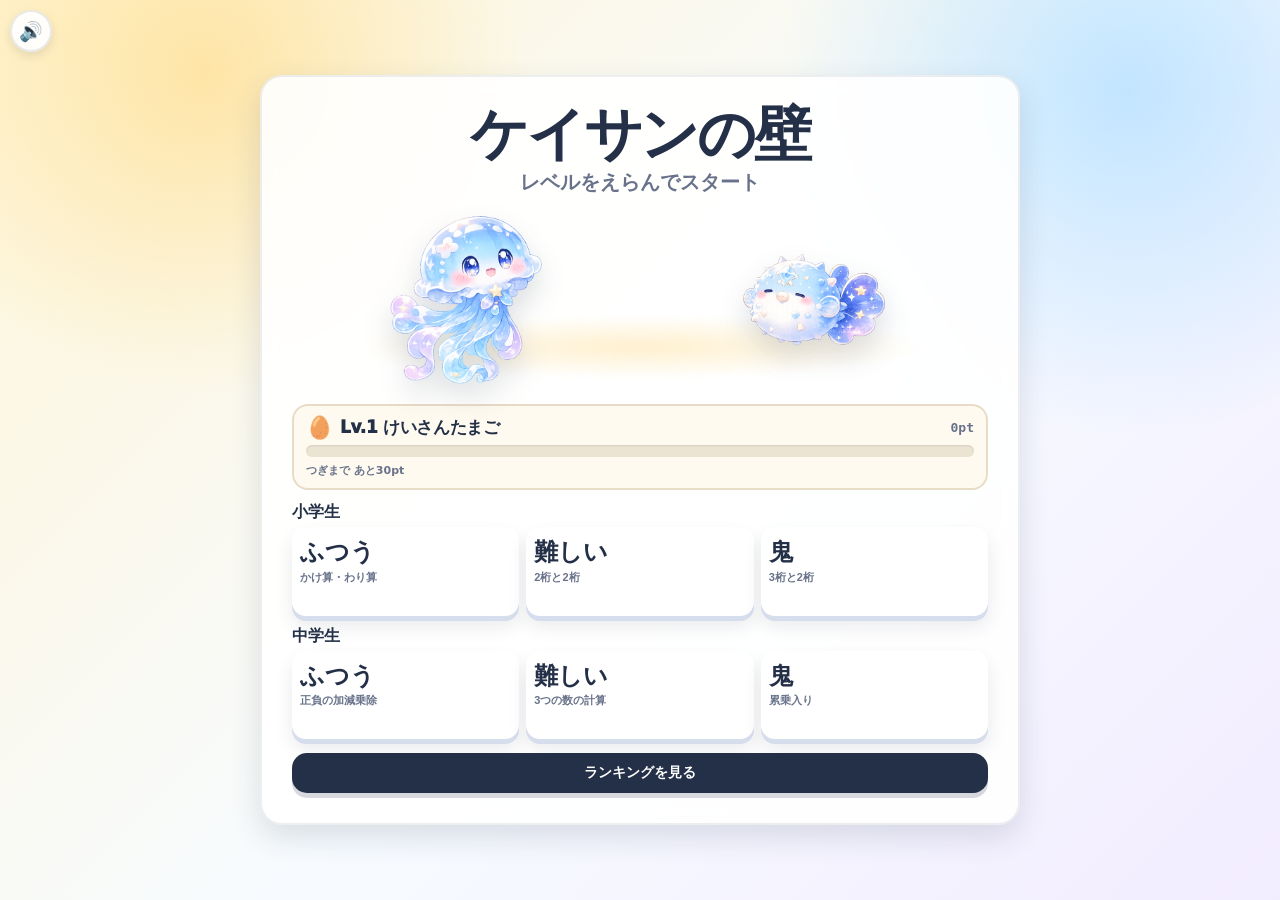
==== index.html @ cb0c77d7 "Add animated title characters" ====
<!DOCTYPE html>
<html lang="ja">
<head>
  <meta charset="UTF-8" />
  <meta name="viewport" content="width=device-width, initial-scale=1.0, viewport-fit=cover" />
  <meta name="robots" content="noindex,nofollow,noarchive" />
  <meta name="theme-color" content="#ffd166" />
  <meta name="apple-mobile-web-app-capable" content="yes" />
  <meta name="apple-mobile-web-app-title" content="ケイサンの壁" />
  <meta name="apple-mobile-web-app-status-bar-style" content="default" />
  <title>ケイサンの壁</title>
  <link rel="manifest" href="manifest.webmanifest?v=20260613-02" />
  <link rel="icon" href="icon.svg?v=20260613-02" type="image/svg+xml" />
  <link rel="apple-touch-icon" href="icon-192.png" />
  <link rel="preload" href="assets/title-hero.png" as="image" />
  <link rel="preload" href="assets/chara01_kurage.png" as="image" />
  <link rel="preload" href="assets/chara02_fugu.png" as="image" />
  <link rel="stylesheet" href="style.css?v=20260613-02" />
</head>
<body>
  <button class="sound-toggle" id="soundToggle" type="button" aria-label="効果音のオン・オフ">🔊</button>

  <main class="app">
    <div class="countdown" id="countdown" hidden>3</div>

    <section class="panel title-screen" id="titleScreen">
      <div>
        <h1>ケイサンの壁</h1>
        <p>レベルをえらんでスタート</p>
      </div>
      <div class="character-stage" aria-label="キャラクター">
        <button class="character-button character-left" type="button" aria-label="くらげのキャラクター">
          <img src="assets/chara01_kurage.png" alt="" />
        </button>
        <button class="character-button character-right" type="button" aria-label="ふぐのキャラクター">
          <img src="assets/chara02_fugu.png" alt="" />
        </button>
      </div>
      <div class="xp-card" id="xpCard" aria-label="けいさんレベル"></div>
      <div class="course-groups" aria-label="レベル選択">
        <section class="course-group">
          <h2>小学生</h2>
          <div class="level-options">
            <button data-level="elementary" type="button">
              <b>ふつう</b>
              <span>かけ算・わり算</span>
                          <span class="medals" data-medals="elementary" aria-hidden="true"></span>
            </button>
            <button data-level="hard" type="button">
              <b>難しい</b>
              <span>2桁と2桁</span>
                          <span class="medals" data-medals="hard" aria-hidden="true"></span>
            </button>
            <button data-level="oni" type="button">
              <b>鬼</b>
              <span>3桁と2桁</span>
                          <span class="medals" data-medals="oni" aria-hidden="true"></span>
            </button>
          </div>
        </section>
        <section class="course-group">
          <h2>中学生</h2>
          <div class="level-options">
            <button data-level="middle" type="button">
              <b>ふつう</b>
              <span>正負の加減乗除</span>
                          <span class="medals" data-medals="middle" aria-hidden="true"></span>
            </button>
            <button data-level="middleHard" type="button">
              <b>難しい</b>
              <span>3つの数の計算</span>
                          <span class="medals" data-medals="middleHard" aria-hidden="true"></span>
            </button>
            <button data-level="middleOni" type="button">
              <b>鬼</b>
              <span>累乗入り</span>
                          <span class="medals" data-medals="middleOni" aria-hidden="true"></span>
            </button>
          </div>
        </section>
      </div>
      <button class="ranking-toggle" id="showRankings" type="button">ランキングを見る</button>
    </section>

    <section class="panel ranking-screen" id="rankingScreen" hidden>
      <div class="ranking-hero" aria-hidden="true">
        <img src="assets/title-hero.png" alt="" />
      </div>
      <div class="ranking-content">
        <div>
          <h2>ランキング</h2>
          <p>コース別ベスト10</p>
        </div>
        <div class="ranking-tabs" id="rankingTabs" aria-label="ランキングのコース選択"></div>
        <div class="ranking" id="titleRankingList"></div>
        <button class="home-btn" id="rankingHome" type="button">ホームに戻る</button>
      </div>
    </section>

    <section class="panel main game-ui" aria-live="polite" hidden>
      <div class="timer-chip" id="timer">00:00.000</div>

      <div class="score-row">
        <div class="stat"><b id="count">1/10</b><span>いま</span></div>
        <div class="stat"><b id="correct">0</b><span>正解</span></div>
        <div class="stat"><b id="streak">0</b><span>れんぞく</span></div>
      </div>

      <div class="question-card">
        <div>
          <p class="question" id="question">3 × 4</p>
          <div class="answer-box" id="answer">?</div>
          <div class="feedback" id="feedback">テンキーで答えてね</div>
        </div>
      </div>
    </section>

    <section class="panel progress-panel game-ui" hidden>
      <div class="progress-dots" id="progressDots" aria-label="進み具合"></div>
    </section>

    <aside class="panel controls game-ui" hidden>
      <div class="keypad" aria-label="テンキー">
        <button class="key" data-key="7" type="button">7</button>
        <button class="key" data-key="8" type="button">8</button>
        <button class="key" data-key="9" type="button">9</button>
        <button class="key" data-key="4" type="button">4</button>
        <button class="key" data-key="5" type="button">5</button>
        <button class="key" data-key="6" type="button">6</button>
        <button class="key" data-key="1" type="button">1</button>
        <button class="key" data-key="2" type="button">2</button>
        <button class="key" data-key="3" type="button">3</button>
        <button class="key sign" data-action="sign" type="button">±</button>
        <button class="key" data-key="0" type="button">0</button>
        <button class="key enter" data-action="enter" type="button">OK</button>
      </div>

      <div class="small-actions">
        <button id="clearInput" type="button">けす</button>
        <button id="newSet" type="button">はじめから</button>
        <button id="levelSelect" type="button">レベル選択</button>
      </div>
    </aside>

    <section class="panel result" id="result">
      <h2 id="resultTitle">結果</h2>
      <div class="result-time" id="resultTime"></div>
      <div class="result-badges" id="resultBadges"></div>
      <p id="resultText"></p>
      <div class="ranking" id="ranking"></div>
      <div class="result-actions">
        <button class="restart" id="retryBtn" type="button">もう1回</button>
        <button class="home-btn" id="homeBtn" type="button">ホームに戻る</button>
      </div>
    </section>
  </main>

  <script src="script.js?v=20260613-02"></script>
</body>
</html>
---- style.css ----
:root {
      --ink: #243047;
      --muted: #68728a;
      --paper: #fffaf0;
      --card: #ffffff;
      --line: #e8dcc7;
      --good: #28a66a;
      --bad: #e05c4f;
      --sun: #ffd166;
      --grape: #8067ff;
      --shadow: 0 12px 30px rgba(36, 48, 71, .14);
      --radius: 22px;
    }

    * { box-sizing: border-box; }
    [hidden] { display: none !important; }

    html, body {
      margin: 0;
      min-height: 100%;
      overscroll-behavior: none;
    }

    body {
      min-height: 100svh;
      font-family: system-ui, -apple-system, BlinkMacSystemFont, "Hiragino Sans", "Yu Gothic", sans-serif;
      color: var(--ink);
      background:
        radial-gradient(circle at 16% 8%, rgba(255, 209, 102, .48), transparent 24%),
        radial-gradient(circle at 88% 10%, rgba(121, 199, 255, .42), transparent 25%),
        linear-gradient(135deg, #fff6d8 0%, #f7fbff 54%, #f2ecff 100%);
      padding: max(6px, env(safe-area-inset-top)) 6px max(6px, env(safe-area-inset-bottom));
      display: grid;
      place-items: center;
      touch-action: manipulation;
    }

    .app {
      width: min(520px, 100%);
      height: calc(100svh - max(16px, env(safe-area-inset-top)) - max(16px, env(safe-area-inset-bottom)));
      display: grid;
      grid-template-rows: auto auto 1fr;
      gap: 6px;
    }

    .app.title-mode {
      grid-template-rows: 1fr;
      place-items: stretch;
    }

    .panel {
      background: rgba(255,255,255,.9);
      border: 2px solid rgba(36, 48, 71, .08);
      border-radius: var(--radius);
      box-shadow: var(--shadow);
      backdrop-filter: blur(10px);
    }

    .countdown {
      position: fixed;
      inset: 0;
      z-index: 20;
      display: grid;
      place-items: center;
      color: var(--ink);
      font-size: clamp(86px, 28vw, 180px);
      font-weight: 950;
      line-height: 1;
      background: rgba(255, 250, 240, .52);
      backdrop-filter: blur(3px);
      animation: countdown-pop .65s ease-out both;
      pointer-events: none;
    }

    .header {
      padding: 10px 12px;
      display: grid;
      grid-template-columns: 1fr auto;
      gap: 8px;
      align-items: center;
    }

    h1 {
      margin: 0;
      font-size: clamp(22px, 7vw, 34px);
      letter-spacing: -.06em;
      line-height: .92;
    }

    .badge {
      border-radius: 999px;
      background: var(--ink);
      color: white;
      padding: 7px 10px;
      font-weight: 900;
      font-size: 12px;
      white-space: nowrap;
    }

    .title-screen {
      padding: clamp(16px, 5vw, 30px);
      display: grid;
      align-content: center;
      gap: 14px;
      text-align: center;
      overflow: auto;
    }

    .title-screen h1 {
      font-size: clamp(34px, 12vw, 58px);
      letter-spacing: -.04em;
      line-height: .95;
    }

    .title-screen p {
      margin: 7px 0 0;
      color: var(--muted);
      font-size: clamp(16px, 4.5vw, 20px);
      font-weight: 900;
    }

    .character-stage {
      position: relative;
      width: 100%;
      min-height: clamp(118px, 28vw, 180px);
      display: grid;
      grid-template-columns: 1fr 1fr;
      align-items: center;
      overflow: visible;
    }

    .character-stage::before {
      content: "";
      position: absolute;
      inset: 58% 8% 6%;
      border-radius: 999px;
      background: radial-gradient(ellipse, rgba(255, 209, 102, .32), transparent 70%);
      filter: blur(2px);
      pointer-events: none;
    }

    .character-button {
      position: relative;
      z-index: 1;
      width: min(45vw, 176px);
      aspect-ratio: 1;
      border: 0;
      padding: 0;
      justify-self: center;
      background: transparent;
      cursor: pointer;
      filter: drop-shadow(0 14px 14px rgba(36, 48, 71, .16));
      -webkit-tap-highlight-color: transparent;
      animation: character-float 3.2s cubic-bezier(.45, 0, .2, 1) infinite;
      transform-origin: 50% 58%;
    }

    .character-right {
      width: min(40vw, 156px);
      animation-delay: -1.45s;
    }

    .character-button img {
      display: block;
      width: 100%;
      height: 100%;
      object-fit: contain;
      pointer-events: none;
      user-select: none;
    }

    .character-button:focus-visible {
      outline: 4px solid rgba(128, 103, 255, .38);
      outline-offset: 4px;
      border-radius: 999px;
    }

    .character-button.is-reacting {
      animation:
        character-float 3.2s cubic-bezier(.45, 0, .2, 1) infinite,
        character-react .78s cubic-bezier(.18, .9, .22, 1.18);
    }

    .course-groups {
      display: grid;
      gap: 12px;
    }

    .course-group {
      display: grid;
      gap: 7px;
      text-align: left;
    }

    .course-group h2 {
      margin: 0;
      font-size: 16px;
      line-height: 1;
      letter-spacing: 0;
    }

    .level-options {
      display: grid;
      grid-template-columns: repeat(3, 1fr);
      gap: 7px;
    }

    .level-options button {
      border: 0;
      border-radius: 14px;
      padding: 12px 8px;
      color: var(--ink);
      background: white;
      box-shadow: 0 5px 0 #d6ddec, 0 10px 18px rgba(36,48,71,.10);
      cursor: pointer;
      text-align: left;
      transition: transform .08s ease, box-shadow .08s ease;
      -webkit-tap-highlight-color: transparent;
    }

    .level-options button:active {
      transform: translateY(4px);
      box-shadow: 0 1px 0 #d6ddec, 0 5px 12px rgba(36,48,71,.12);
    }

    .level-options b {
      display: block;
      font-size: clamp(17px, 5.2vw, 24px);
      line-height: 1.1;
    }

    .level-options span {
      display: block;
      margin-top: 4px;
      color: var(--muted);
      font-size: 11px;
      font-weight: 900;
    }

    .ranking-toggle {
      border: 0;
      border-radius: 15px;
      padding: 11px 12px;
      color: white;
      background: var(--ink);
      font-size: 14px;
      font-weight: 900;
      cursor: pointer;
      box-shadow: 0 5px 0 rgba(36,48,71,.18);
      -webkit-tap-highlight-color: transparent;
    }

    .ranking-screen {
      padding: 0;
      display: grid;
      align-content: start;
      gap: 0;
      overflow: auto;
    }

    .ranking-hero {
      position: relative;
      width: 100%;
      aspect-ratio: 16 / 8.4;
      min-height: 178px;
      overflow: hidden;
      border-radius: calc(var(--radius) - 2px) calc(var(--radius) - 2px) 0 0;
      background: #dff7ff;
    }

    .ranking-hero img {
      display: block;
      width: 100%;
      height: 100%;
      object-fit: cover;
      object-position: center;
    }

    .ranking-hero::after {
      content: "";
      position: absolute;
      inset: 38% 0 0;
      background: linear-gradient(
        to bottom,
        rgba(255, 255, 255, 0),
        rgba(255, 255, 255, .82) 58%,
        rgba(255, 255, 255, .94)
      );
      pointer-events: none;
    }

    .ranking-content {
      display: grid;
      gap: 12px;
      padding: 0 clamp(18px, 6vw, 28px) clamp(18px, 6vw, 28px);
      margin-top: -42px;
      position: relative;
      z-index: 1;
    }

    .ranking-screen h2 {
      margin: 0;
      font-size: clamp(32px, 10vw, 52px);
      letter-spacing: -.04em;
      line-height: 1;
      text-align: center;
    }

    .ranking-screen p {
      margin: 7px 0 0;
      color: var(--muted);
      font-size: 14px;
      font-weight: 900;
      text-align: center;
    }

    .ranking-tabs {
      display: grid;
      grid-template-columns: repeat(3, 1fr);
      gap: 6px;
    }

    .ranking-tabs button {
      border: 0;
      border-radius: 12px;
      padding: 8px 4px;
      color: var(--ink);
      background: #eef3ff;
      font-size: 12px;
      font-weight: 900;
      cursor: pointer;
    }

    .ranking-tabs button.active {
      background: var(--sun);
      box-shadow: inset 0 -3px 0 rgba(36,48,71,.12);
    }

    .main {
      position: relative;
      padding: 7px;
      min-height: 0;
      display: grid;
      grid-template-rows: auto auto;
      gap: 5px;
    }

    .timer-chip {
      position: absolute;
      top: -1px;
      right: 10px;
      transform: translateY(-50%);
      z-index: 1;
      padding: 3px 7px;
      border-radius: 999px;
      color: var(--muted);
      background: rgba(255, 255, 255, .72);
      border: 1px solid rgba(36, 48, 71, .08);
      font-family: ui-monospace, SFMono-Regular, Menlo, Consolas, monospace;
      font-size: 11px;
      font-weight: 800;
      line-height: 1.2;
    }

    .score-row {
      display: grid;
      grid-template-columns: repeat(3, 1fr);
      gap: 7px;
    }

    .stat {
      background: var(--paper);
      border: 2px solid var(--line);
      border-radius: 16px;
      padding: 4px;
      text-align: center;
    }

    .stat b {
      display: block;
      font-size: clamp(17px, 4.7vw, 24px);
      line-height: 1;
    }

    .stat span {
      color: var(--muted);
      font-size: 10px;
      font-weight: 800;
    }

    .question-card {
      min-height: 0;
      display: grid;
      place-items: center;
      text-align: center;
      padding: 2px 4px 0;
    }

    .question {
      font-size: clamp(38px, 13vw, 68px);
      font-weight: 950;
      letter-spacing: -.04em;
      line-height: 1;
      margin: 0;
    }

    .answer-box {
      margin: 6px auto 0;
      width: min(260px, 78vw);
      min-height: clamp(44px, 8.5svh, 58px);
      border: 3px solid var(--ink);
      border-radius: 16px;
      position: relative;
      display: grid;
      place-items: center;
      font-size: clamp(28px, 9vw, 42px);
      line-height: 1;
      font-weight: 950;
      background: white;
      box-shadow: 0 4px 0 rgba(36,48,71,.12);
      overflow: visible;
      isolation: isolate;
    }

    .answer-box.correct-mark::after {
      content: "正解！";
      position: absolute;
      inset: 50% auto auto 50%;
      z-index: 2;
      color: rgba(40, 166, 106, .9);
      font-size: clamp(52px, 17vw, 104px);
      font-weight: 900;
      line-height: 1;
      white-space: nowrap;
      pointer-events: none;
      transform: translate(-50%, -50%) scale(.55) rotate(-10deg);
      animation: correct-mark .38s ease-out both;
    }

    .spark-burst {
      position: absolute;
      inset: 50% auto auto 50%;
      z-index: 3;
      pointer-events: none;
    }

    .spark-burst span {
      --angle: calc(var(--i) * 45deg);
      position: absolute;
      width: 8px;
      height: 8px;
      border-radius: 999px;
      background: var(--sun);
      box-shadow: 0 0 0 2px rgba(255, 255, 255, .9);
      transform: translate(-50%, -50%) rotate(var(--angle)) translateY(-12px) scale(.8);
      animation: spark-pop .4s ease-out both;
    }

    .feedback {
      margin-top: 5px;
      min-height: 28px;
      font-size: clamp(20px, 6vw, 30px);
      line-height: 1.1;
      font-weight: 950;
    }

    .feedback.good { color: var(--good); }
    .feedback.bad { color: var(--bad); }

    .progress-panel {
      padding: 3px 8px;
      align-self: start;
    }

    .progress-dots {
      display: grid;
      grid-template-columns: repeat(10, 12px);
      justify-content: center;
      gap: 4px;
    }

    .progress-dots span {
      width: 12px;
      height: 12px;
      border-radius: 999px;
      border: 1px solid #d6ddec;
      background: white;
      box-shadow: inset 0 -1px 0 rgba(36,48,71,.06);
    }

    .progress-dots span.done {
      border-color: var(--good);
      background: var(--good);
      box-shadow: inset 0 -2px 0 rgba(36,48,71,.18);
    }

    .progress-dots span.current {
      border-color: var(--sun);
      background: #fff2bc;
    }

    .controls {
      padding: 8px;
      display: grid;
      grid-template-rows: 1fr auto;
      gap: 6px;
      min-height: 0;
    }

    .mode {
      display: grid;
      grid-template-columns: repeat(3, 1fr);
      gap: 7px;
    }

    .mode button, .small-actions button, .restart, .home-btn {
      border: 0;
      border-radius: 15px;
      padding: 7px 6px;
      font-weight: 900;
      font-size: 12px;
      cursor: pointer;
      color: var(--ink);
      background: #eef3ff;
      transition: transform .12s ease, box-shadow .12s ease, background .12s ease;
      -webkit-tap-highlight-color: transparent;
    }

    .mode button.active {
      background: var(--sun);
      box-shadow: inset 0 -3px 0 rgba(36,48,71,.12);
    }

    .keypad {
      display: grid;
      grid-template-columns: repeat(3, 1fr);
      grid-template-rows: repeat(4, 1fr);
      gap: 7px;
      min-height: 0;
    }

    .key {
      min-height: 0;
      border: 0;
      border-radius: 14px;
      font-size: clamp(24px, 7.5vw, 34px);
      font-weight: 950;
      color: var(--ink);
      background: white;
      box-shadow: 0 4px 0 #d6ddec, 0 7px 14px rgba(36,48,71,.09);
      cursor: pointer;
      transition: transform .06s ease, box-shadow .06s ease;
      -webkit-tap-highlight-color: transparent;
    }

    .key:active {
      transform: translateY(4px);
      box-shadow: 0 1px 0 #d6ddec, 0 4px 10px rgba(36,48,71,.10);
    }

    .key:disabled {
      opacity: .45;
      cursor: default;
      transform: none;
    }

    .key.enter { background: var(--grape); color: white; }
    .key.sign { background: #ffe8e4; font-size: clamp(20px, 6vw, 28px); }
    .key.clear { background: #ffe8e4; font-size: clamp(15px, 4.4vw, 21px); }

    .small-actions {
      display: grid;
      grid-template-columns: repeat(3, 1fr);
      gap: 7px;
    }

    .result {
      position: fixed;
      inset: auto 8px max(8px, env(safe-area-inset-bottom)) 8px;
      max-height: 48svh;
      overflow: auto;
      padding: 14px;
      display: none;
      z-index: 10;
    }

    .result.show { display: block; }

    .result h2 {
      margin: 0 0 6px;
      font-size: 26px;
      letter-spacing: -.04em;
    }

    .result-time {
      margin: 2px 0 6px;
      color: var(--good);
      font-family: ui-monospace, SFMono-Regular, Menlo, Consolas, monospace;
      font-size: clamp(38px, 13vw, 64px);
      font-weight: 950;
      line-height: 1;
      text-align: center;
      text-shadow: 0 4px 0 rgba(40, 166, 106, .12);
      animation: result-time-pop .5s ease-out both;
    }

    .result p {
      margin: 0 0 8px;
      font-weight: 800;
    }

    .ranking {
      margin-top: 8px;
      padding: 10px;
      border-radius: 14px;
      background: #f7fbff;
      border: 2px solid #dfeaff;
    }

    .ranking h3 {
      margin: 0 0 7px;
      font-size: 15px;
      letter-spacing: 0;
    }

    .ranking p {
      margin: 0;
      color: var(--muted);
      font-size: 13px;
    }

    .ranking ol {
      margin: 0;
      padding: 0;
      display: grid;
      gap: 5px;
      list-style: none;
    }

    .ranking li {
      display: grid;
      grid-template-columns: 28px 1fr;
      align-items: center;
      gap: 8px;
      font-size: 14px;
      font-weight: 900;
    }

    .ranking li span {
      display: grid;
      place-items: center;
      width: 24px;
      height: 24px;
      border-radius: 999px;
      color: white;
      background: var(--ink);
      font-size: 12px;
    }

    .ranking li b {
      font-family: ui-monospace, SFMono-Regular, Menlo, Consolas, monospace;
      font-size: 16px;
    }

    .result-actions {
      display: grid;
      grid-template-columns: 1fr 1fr;
      gap: 8px;
      margin-top: 10px;
    }

    .restart,
    .home-btn {
      width: 100%;
      background: var(--ink);
      color: white;
      font-size: 15px;
    }

    .home-btn {
      background: #eef3ff;
      color: var(--ink);
    }

    .pop { animation: pop .22s ease; }
    .shake { animation: shake .22s ease; }

    @keyframes pop {
      0% { transform: scale(.94); }
      70% { transform: scale(1.04); }
      100% { transform: scale(1); }
    }

    @keyframes shake {
      0%, 100% { transform: translateX(0); }
      25% { transform: translateX(-6px); }
      75% { transform: translateX(6px); }
    }

    @keyframes character-float {
      0%, 100% { transform: translateY(0) rotate(-1deg); }
      50% { transform: translateY(-12px) rotate(1.5deg); }
    }

    @keyframes character-react {
      0% { scale: 1; rotate: 0deg; }
      28% { scale: 1.18; rotate: -8deg; }
      72% { scale: .96; rotate: 360deg; }
      100% { scale: 1; rotate: 360deg; }
    }

    @keyframes countdown-pop {
      0% { opacity: 0; transform: scale(.7); }
      40% { opacity: 1; transform: scale(1.08); }
      100% { opacity: 1; transform: scale(1); }
    }

    @keyframes result-time-pop {
      0% { opacity: 0; transform: scale(.82) rotate(-2deg); }
      65% { opacity: 1; transform: scale(1.06) rotate(1deg); }
      100% { opacity: 1; transform: scale(1) rotate(0); }
    }

    @keyframes correct-mark {
      0% {
        opacity: 0;
        transform: translate(-50%, -50%) scale(.55) rotate(-10deg);
      }
      35% {
        opacity: 1;
        transform: translate(-50%, -50%) scale(1.08) rotate(-10deg);
      }
      100% {
        opacity: 0;
        transform: translate(-50%, -50%) scale(1.18) rotate(-10deg);
      }
    }

    @keyframes spark-pop {
      0% {
        opacity: 0;
        transform: translate(-50%, -50%) rotate(var(--angle)) translateY(-8px) scale(.5);
      }
      35% { opacity: 1; }
      100% {
        opacity: 0;
        transform: translate(-50%, -50%) rotate(var(--angle)) translateY(-52px) scale(1);
      }
    }

    @media (prefers-reduced-motion: reduce) {
      .character-button,
      .countdown,
      .result-time { animation-duration: .01ms; }
      .answer-box.correct-mark::after { animation-duration: .18s; }
      .spark-burst { display: none; }
    }

    @media (min-width: 760px) {
      .app {
        width: min(980px, 100%);
        grid-template-columns: 1.05fr .95fr;
        grid-template-rows: 1fr auto;
        height: auto;
        min-height: 560px;
      }
      .app.title-mode {
        width: min(760px, 100%);
        grid-template-columns: 1fr;
        min-height: 560px;
      }
      .main { min-height: 520px; grid-column: 1; grid-row: 1; }
      .progress-panel {
        grid-column: 1 / -1;
        grid-row: 2;
      }
      .controls { align-self: stretch; grid-column: 2; grid-row: 1; }
      .result {
        position: static;
        max-height: none;
        overflow: visible;
      }
    }

    @media (max-height: 720px) {
      .badge { display: none; }
      .header { padding: 7px 10px; }
      h1 { font-size: 22px; }
      .main { padding: 6px; gap: 4px; }
      .controls { padding: 7px; gap: 6px; }
      .mode button, .small-actions button { padding: 7px 6px; }
      .keypad { gap: 6px; }
      .key { min-height: 0; border-radius: 13px; }
      .progress-panel { padding: 2px 8px; }
      .progress-dots { grid-template-columns: repeat(10, 10px); gap: 3px; }
      .progress-dots span { width: 10px; height: 10px; }
      .question { font-size: clamp(34px, 11.5vw, 56px); }
      .answer-box { margin-top: 5px; min-height: 42px; }
      .feedback { margin-top: 4px; min-height: 20px; }
    }

    /* ---------- 追加: 効果音トグル ---------- */
    .sound-toggle {
      position: fixed;
      top: max(10px, env(safe-area-inset-top));
      left: 10px;
      z-index: 25;
      width: 42px;
      height: 42px;
      border: 2px solid rgba(36, 48, 71, .1);
      border-radius: 999px;
      background: rgba(255, 255, 255, .92);
      font-size: 19px;
      cursor: pointer;
      box-shadow: 0 4px 10px rgba(36, 48, 71, .12);
      -webkit-tap-highlight-color: transparent;
      transition: transform .08s ease;
    }

    .sound-toggle:active { transform: scale(.92); }
    .sound-toggle.off { opacity: .55; }

    /* ---------- 追加: けいさんレベル（XP）カード ---------- */
    .xp-card {
      text-align: left;
      background: var(--paper);
      border: 2px solid var(--line);
      border-radius: 16px;
      padding: 10px 12px;
      display: grid;
      gap: 6px;
    }

    .xp-head {
      display: grid;
      grid-template-columns: auto 1fr auto;
      align-items: center;
      gap: 7px;
    }

    .xp-emoji { font-size: 22px; line-height: 1; }

    .xp-title {
      font-weight: 950;
      font-size: clamp(14px, 4vw, 17px);
      letter-spacing: -.02em;
    }

    .xp-points {
      font-family: ui-monospace, SFMono-Regular, Menlo, Consolas, monospace;
      font-weight: 800;
      font-size: 13px;
      color: var(--muted);
    }

    .xp-bar {
      height: 12px;
      border-radius: 999px;
      background: #ece4d2;
      overflow: hidden;
      box-shadow: inset 0 1px 2px rgba(36,48,71,.12);
    }

    .xp-bar span {
      display: block;
      height: 100%;
      border-radius: 999px;
      background: linear-gradient(90deg, var(--sun), #ff9e4f);
      transition: width .6s ease;
    }

    .xp-next {
      font-size: 11px;
      font-weight: 800;
      color: var(--muted);
    }

    /* ---------- 追加: レベルボタンのメダル ---------- */
    .level-options .medals {
      display: block;
      margin-top: 3px;
      min-height: 16px;
      font-size: 14px;
      letter-spacing: 1px;
      color: inherit;
      font-weight: 400;
    }

    /* ---------- 追加: コンボ演出 ---------- */
    .feedback.combo { animation: combo-pop .3s ease both; }

    @keyframes combo-pop {
      0% { transform: scale(.8); }
      60% { transform: scale(1.18); }
      100% { transform: scale(1); }
    }

    .spark-burst span.hot {
      background: #ff8a4f;
      box-shadow: 0 0 0 2px rgba(255, 230, 180, .95);
    }

    /* ---------- 追加: 結果バッジ ---------- */
    .result-badges {
      display: flex;
      flex-wrap: wrap;
      justify-content: center;
      gap: 6px;
      margin: 2px 0 8px;
    }

    .result-badges:empty { display: none; }

    .badge-chip {
      border-radius: 999px;
      padding: 5px 11px;
      font-size: 13px;
      font-weight: 900;
      background: #f1f5ff;
      border: 2px solid #dfe8ff;
      animation: badge-in .35s ease both;
    }

    .badge-chip:nth-child(2) { animation-delay: .1s; }
    .badge-chip:nth-child(3) { animation-delay: .2s; }
    .badge-chip:nth-child(4) { animation-delay: .3s; }
    .badge-chip:nth-child(5) { animation-delay: .4s; }

    .badge-chip.record {
      background: #fff2bc;
      border-color: var(--sun);
    }

    .badge-chip.xp {
      background: #e9f9f0;
      border-color: #bfe9d4;
      color: var(--good);
    }

    .badge-chip.levelup {
      background: #f1ecff;
      border-color: #d8ccff;
      color: var(--grape);
    }

    @keyframes badge-in {
      0% { opacity: 0; transform: translateY(8px) scale(.85); }
      100% { opacity: 1; transform: translateY(0) scale(1); }
    }

    /* ---------- 追加: 紙吹雪 ---------- */
    .confetti {
      position: fixed;
      inset: 0;
      z-index: 30;
      overflow: hidden;
      pointer-events: none;
    }

    .confetti span {
      position: absolute;
      top: -16px;
      left: var(--x);
      width: 9px;
      height: 14px;
      border-radius: 3px;
      background: var(--c);
      transform: rotate(var(--r));
      animation:
        confetti-fall var(--d) ease-in forwards,
        confetti-sway var(--w) ease-in-out infinite alternate;
    }

    @keyframes confetti-fall {
      to {
        top: 110vh;
        transform: rotate(calc(var(--r) + 540deg));
      }
    }

    @keyframes confetti-sway {
      from { margin-left: -14px; }
      to { margin-left: 14px; }
    }

    @media (prefers-reduced-motion: reduce) {
      .confetti { display: none; }
      .feedback.combo { animation: none; }
      .badge-chip { animation: none; }
    }
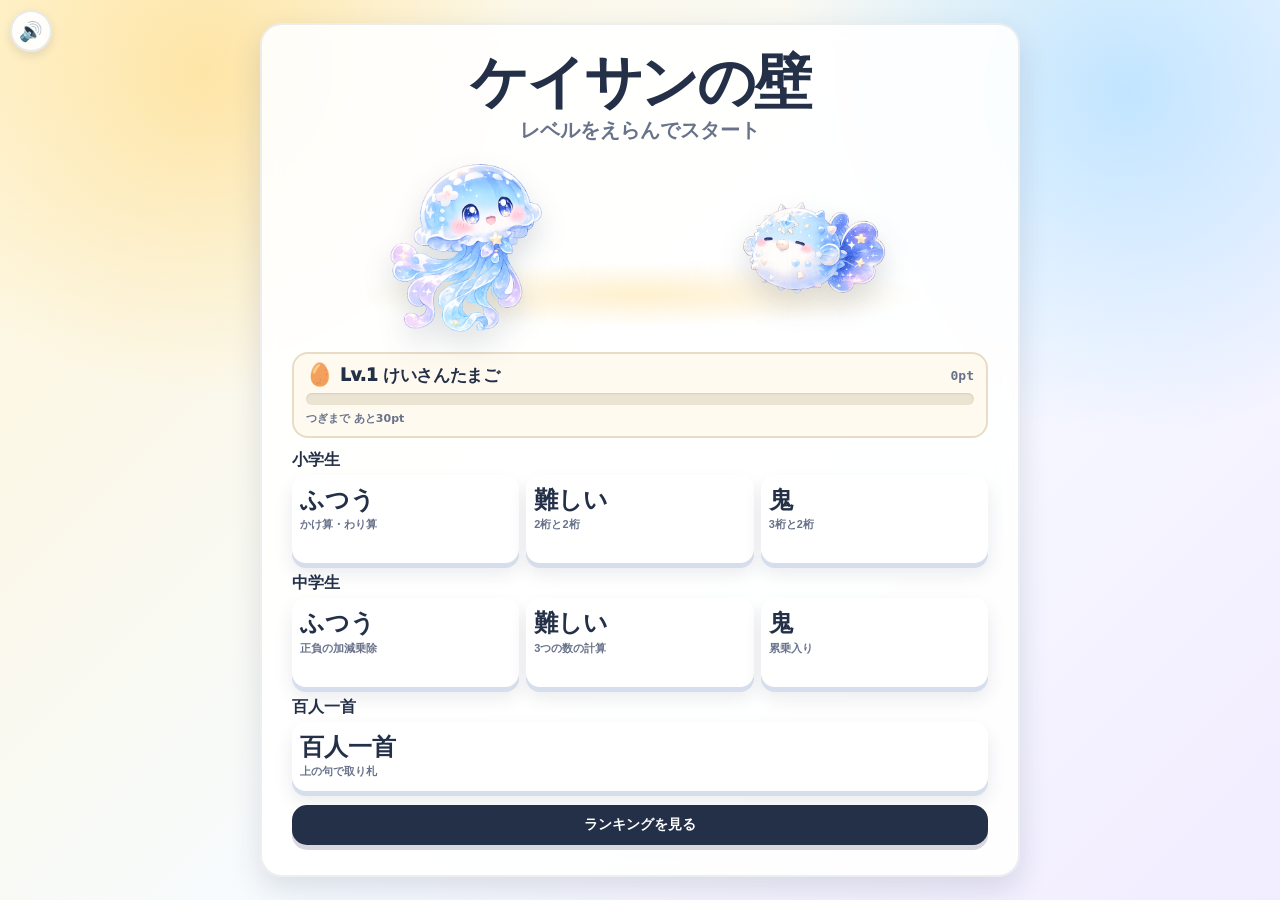
==== commit 973678f0: "百人一首モード追加" ====
--- a/index.html
+++ b/index.html
@@ -15,7 +15,7 @@
   <link rel="preload" href="assets/title-hero.png" as="image" />
   <link rel="preload" href="assets/chara01_kurage.png" as="image" />
   <link rel="preload" href="assets/chara02_fugu.png" as="image" />
-  <link rel="stylesheet" href="style.css?v=20260613-02" />
+  <link rel="stylesheet" href="style.css?v=20260616-karuta-01" />
 </head>
 <body>
   <button class="sound-toggle" id="soundToggle" type="button" aria-label="効果音のオン・オフ">🔊</button>
@@ -78,8 +78,35 @@
             </button>
           </div>
         </section>
+        <section class="course-group">
+          <h2>百人一首</h2>
+          <div class="level-options karuta-level-options">
+            <button data-karuta-menu type="button">
+              <b>百人一首</b>
+              <span>上の句で取り札</span>
+            </button>
+          </div>
+        </section>
       </div>
       <button class="ranking-toggle" id="showRankings" type="button">ランキングを見る</button>
+    </section>
+
+    <section class="panel karuta-select" id="karutaSelect" hidden>
+      <div>
+        <h2>百人一首</h2>
+        <p>出題数をえらんでスタート</p>
+      </div>
+      <div class="karuta-select-options">
+        <button data-karuta-count="10" type="button">
+          <b>10枚モード</b>
+          <span>10問で終了</span>
+        </button>
+        <button data-karuta-count="100" type="button">
+          <b>100枚モード</b>
+          <span>全100首</span>
+        </button>
+      </div>
+      <button class="home-btn" id="karutaSelectHome" type="button">ホームに戻る</button>
     </section>
 
     <section class="panel ranking-screen" id="rankingScreen" hidden>
@@ -142,6 +169,33 @@
       </div>
     </aside>
 
+    <section class="panel karuta-mode" id="karutaMode" aria-live="polite" hidden>
+      <div class="karuta-nav-area">
+        <div class="timer-chip" id="karutaTimer">00:00.000</div>
+        <div class="score-row">
+          <div class="stat"><b id="karutaCount">1/10</b><span>いま</span></div>
+          <div class="stat"><b id="karutaCorrect">0</b><span>正解</span></div>
+          <div class="stat"><b id="karutaMistakes">0</b><span>ミス</span></div>
+        </div>
+      </div>
+
+      <div class="karuta-kami-area">
+        <div class="karuta-reader" id="karutaReader"></div>
+      </div>
+
+      <div class="karuta-shimo-area">
+        <div class="karuta-full-poem" id="karutaFullPoem" hidden></div>
+        <div class="karuta-penalty" id="karutaPenalty" hidden>+10秒</div>
+        <div class="karuta-choices" id="karutaChoices" aria-label="取り札"></div>
+      </div>
+
+      <div class="small-actions karuta-actions">
+        <button id="karutaRestart" type="button">はじめから</button>
+        <button id="karutaBackToSelect" type="button">枚数選択</button>
+        <button id="karutaHome" type="button">ホームに戻る</button>
+      </div>
+    </section>
+
     <section class="panel result" id="result">
       <h2 id="resultTitle">結果</h2>
       <div class="result-time" id="resultTime"></div>
@@ -155,6 +209,6 @@
     </section>
   </main>
 
-  <script src="script.js?v=20260613-02"></script>
+  <script src="script.js?v=20260616-karuta-01"></script>
 </body>
 </html>
--- a/style.css
+++ b/style.css
@@ -586,6 +586,30 @@
 
     .result.show { display: block; }
 
+    .app.karuta-result-mode {
+      grid-template-rows: 1fr;
+    }
+
+    .app.karuta-result-mode .result {
+      position: static;
+      display: none;
+      inset: auto;
+      max-height: none;
+      height: 100%;
+      overflow: auto;
+      padding: clamp(18px, 5vw, 28px);
+    }
+
+    .app.karuta-result-mode .result.show {
+      display: grid;
+      align-content: start;
+    }
+
+    .app.karuta-result-mode .result h2 {
+      text-align: center;
+      font-size: clamp(28px, 8vw, 42px);
+    }
+
     .result h2 {
       margin: 0 0 6px;
       font-size: 26px;
@@ -639,7 +663,7 @@
 
     .ranking li {
       display: grid;
-      grid-template-columns: 28px 1fr;
+      grid-template-columns: 28px 1fr auto;
       align-items: center;
       gap: 8px;
       font-size: 14px;
@@ -660,6 +684,13 @@
     .ranking li b {
       font-family: ui-monospace, SFMono-Regular, Menlo, Consolas, monospace;
       font-size: 16px;
+    }
+
+    .ranking li small {
+      color: var(--muted);
+      font-size: 11px;
+      font-weight: 900;
+      white-space: nowrap;
     }
 
     .result-actions {
@@ -943,6 +974,359 @@
       color: var(--grape);
     }
 
+    /* ---------- 百人一首 ---------- */
+    .karuta-level-options {
+      grid-template-columns: 1fr;
+    }
+
+    .karuta-select {
+      padding: clamp(20px, 6vw, 32px);
+      display: grid;
+      align-content: center;
+      gap: 16px;
+      text-align: center;
+    }
+
+    .karuta-select h2 {
+      margin: 0;
+      font-size: clamp(34px, 11vw, 54px);
+      letter-spacing: -.04em;
+      line-height: 1;
+    }
+
+    .karuta-select p {
+      margin: 8px 0 0;
+      color: var(--muted);
+      font-weight: 900;
+    }
+
+    .karuta-select-options {
+      display: grid;
+      gap: 10px;
+    }
+
+    .karuta-select-options button {
+      border: 0;
+      border-radius: 16px;
+      padding: 16px 14px;
+      color: var(--ink);
+      background: white;
+      box-shadow: 0 5px 0 #d6ddec, 0 10px 18px rgba(36,48,71,.10);
+      cursor: pointer;
+      text-align: left;
+      -webkit-tap-highlight-color: transparent;
+    }
+
+    .karuta-select-options button:active {
+      transform: translateY(4px);
+      box-shadow: 0 1px 0 #d6ddec, 0 5px 12px rgba(36,48,71,.12);
+    }
+
+    .karuta-select-options b {
+      display: block;
+      font-size: clamp(24px, 7vw, 34px);
+      line-height: 1.05;
+    }
+
+    .karuta-select-options span {
+      display: block;
+      margin-top: 5px;
+      color: var(--muted);
+      font-weight: 900;
+    }
+
+    .karuta-mode {
+      --karuta-choice-w: clamp(116px, 36vw, 142px);
+      --karuta-kami-w: clamp(138px, 40vw, 178px);
+      --karuta-shimo-w: clamp(126px, 36vw, 158px);
+      --karuta-choice-h: clamp(150px, 46vw, 178px);
+      --karuta-kami-h: clamp(184px, 53vw, 228px);
+      --karuta-kami-area-h: calc(var(--karuta-kami-h) + 16px);
+      --karuta-shimo-h: clamp(170px, 49vw, 204px);
+      --karuta-choice-gap: 32px;
+      --karuta-action-h: 46px;
+      position: relative;
+      height: 100%;
+      max-height: none;
+      min-height: 0;
+      padding: 10px;
+      display: grid;
+      grid-template-areas:
+        "nav"
+        "kami"
+        "shimo"
+        "actions";
+      grid-template-rows: auto var(--karuta-kami-area-h) minmax(0, 1fr) var(--karuta-action-h);
+      gap: 8px;
+      overflow: hidden;
+    }
+
+    .karuta-nav-area {
+      grid-area: nav;
+      display: grid;
+      gap: 8px;
+      min-height: 0;
+    }
+
+    .karuta-nav-area .timer-chip {
+      position: static;
+      transform: none;
+      justify-self: end;
+      align-self: center;
+      margin: 0;
+    }
+
+    .karuta-kami-area {
+      grid-area: kami;
+      display: grid;
+      place-items: center;
+      height: var(--karuta-kami-area-h);
+      min-height: 0;
+      overflow: visible;
+    }
+
+    .karuta-reader {
+      display: grid;
+      place-items: center;
+      height: 100%;
+      min-height: 0;
+      text-align: center;
+    }
+
+    .karuta-reader.bad {
+      color: var(--bad);
+      font-size: 18px;
+    }
+
+    .karuta-shimo-area {
+      grid-area: shimo;
+      position: relative;
+      display: grid;
+      grid-template-rows: minmax(0, 1fr);
+      min-height: 0;
+      overflow: hidden;
+    }
+
+    .karuta-full-poem {
+      grid-row: 1;
+      align-self: start;
+      justify-self: center;
+      display: grid;
+      place-items: center;
+      height: var(--karuta-shimo-h);
+      width: 100%;
+      min-height: 0;
+      z-index: 2;
+    }
+
+    .karuta-shimo-area.is-answering .karuta-full-poem {
+      position: absolute;
+      inset: 0;
+      height: auto;
+      display: grid;
+      place-items: center;
+      z-index: 3;
+    }
+
+    .karuta-choices {
+      grid-row: 1;
+      display: grid;
+      grid-template-columns: repeat(2, var(--karuta-choice-w));
+      grid-auto-rows: var(--karuta-choice-h);
+      align-content: start;
+      justify-content: center;
+      column-gap: 12px;
+      row-gap: var(--karuta-choice-gap);
+      min-height: 0;
+      height: 100%;
+      width: 100%;
+      margin: 0 auto;
+      padding: 2px 0 20px;
+      overflow-y: auto;
+      overflow-x: visible;
+      overscroll-behavior: contain;
+    }
+
+    .karuta-shimo-area.is-answering .karuta-choices {
+      visibility: hidden;
+      pointer-events: none;
+    }
+
+    .karuta-choice {
+      width: var(--karuta-choice-w);
+      height: var(--karuta-choice-h);
+      min-height: 0;
+      aspect-ratio: 53 / 74;
+      border: 0;
+      border-radius: 8px;
+      padding: 8px 5px;
+      color: var(--ink);
+      background:
+        linear-gradient(90deg, rgba(255,255,255,.82), rgba(255,255,255,.2)),
+        #fffdf6;
+      box-shadow: 0 5px 0 #d8c7a0, 0 9px 14px rgba(36,48,71,.11);
+      cursor: pointer;
+      transition: opacity .18s ease, transform .12s ease, box-shadow .12s ease, background .12s ease;
+      -webkit-tap-highlight-color: transparent;
+    }
+
+    .karuta-choice:active {
+      transform: translateY(4px);
+      box-shadow: 0 1px 0 #d8c7a0, 0 5px 10px rgba(36,48,71,.12);
+    }
+
+    .karuta-card-lines {
+      height: 100%;
+      width: 100%;
+      display: flex;
+      flex-direction: row-reverse;
+      justify-content: center;
+      align-items: center;
+      gap: 7px;
+      overflow: hidden;
+      writing-mode: horizontal-tb;
+      font-family: "Hiragino Mincho ProN", "Yu Mincho", serif;
+      font-size: clamp(17px, 4.8vw, 25px);
+      font-weight: 800;
+      line-height: 1.12;
+      letter-spacing: 0;
+    }
+
+    .karuta-poem-card {
+      width: min(100%, 220px);
+      aspect-ratio: 53 / 74;
+      display: grid;
+      place-items: center;
+      position: relative;
+      border-radius: 8px;
+      padding: 12px 8px;
+      color: var(--ink);
+      background:
+        linear-gradient(90deg, rgba(255,255,255,.82), rgba(255,255,255,.18)),
+        #fffdf6;
+      border: 2px solid rgba(143, 115, 62, .22);
+      box-shadow: 0 5px 0 #d8c7a0, 0 9px 14px rgba(36,48,71,.11);
+    }
+
+    .karuta-kami-card {
+      width: var(--karuta-kami-w);
+      height: var(--karuta-kami-h);
+      background:
+        linear-gradient(90deg, rgba(255,255,255,.86), rgba(255,255,255,.24)),
+        var(--paper);
+    }
+
+    .karuta-shimo-card {
+      width: var(--karuta-shimo-w);
+      height: var(--karuta-shimo-h);
+    }
+
+    .karuta-kami-lines {
+      font-size: clamp(17px, 4.7vw, 24px);
+      font-weight: 900;
+    }
+
+    .karuta-choice .karuta-card-lines,
+    .karuta-shimo-card .karuta-card-lines {
+      gap: 5px;
+      font-size: clamp(16px, 4.6vw, 23px);
+      line-height: 1.06;
+    }
+
+    .karuta-poet {
+      position: absolute;
+      left: 8px;
+      bottom: 10px;
+      writing-mode: vertical-rl;
+      text-orientation: upright;
+      color: var(--muted);
+      font-family: "Hiragino Mincho ProN", "Yu Mincho", serif;
+      font-size: clamp(12px, 3.3vw, 16px);
+      font-weight: 800;
+      line-height: 1.05;
+      letter-spacing: 0;
+    }
+
+    .karuta-card-lines span {
+      display: flex;
+      align-items: center;
+      justify-content: flex-start;
+      height: 100%;
+      min-width: 0;
+      white-space: nowrap;
+      writing-mode: vertical-rl;
+      text-orientation: upright;
+      max-height: 100%;
+      overflow: hidden;
+    }
+
+    .karuta-correct {
+      background: #e9f9f0;
+      outline: 3px solid rgba(40,166,106,.42);
+    }
+
+    .karuta-wrong {
+      background: #ffe8e4;
+      outline: 3px solid rgba(224,92,79,.34);
+    }
+
+    .karuta-removed {
+      visibility: hidden;
+      pointer-events: none;
+    }
+
+    .karuta-correct-hint {
+      animation: karutaHint 0.45s ease-out;
+    }
+
+    .karuta-penalty {
+      position: absolute;
+      right: 24px;
+      top: 86px;
+      z-index: 2;
+      color: var(--bad);
+      font-size: clamp(30px, 10vw, 48px);
+      font-weight: 950;
+      text-shadow: 0 3px 0 rgba(255,255,255,.85);
+      pointer-events: none;
+    }
+
+    .karuta-penalty.show {
+      animation: penalty-pop .72s ease-out both;
+    }
+
+    .karuta-actions {
+      grid-area: actions;
+      display: grid;
+      grid-template-columns: repeat(3, 1fr);
+      height: var(--karuta-action-h);
+      min-height: 0;
+      position: static;
+      z-index: 3;
+      width: 100%;
+      transform: none;
+    }
+
+    .karuta-actions button {
+      height: var(--karuta-action-h);
+      min-height: 0;
+      padding: 0 6px;
+      display: grid;
+      place-items: center;
+    }
+
+    @keyframes karutaHint {
+      0% { transform: scale(1); }
+      45% { transform: scale(1.06) translateY(-4px); }
+      100% { transform: scale(1); }
+    }
+
+    @keyframes penalty-pop {
+      0% { opacity: 0; transform: translateY(12px) scale(.82); }
+      35% { opacity: 1; transform: translateY(-6px) scale(1.08); }
+      100% { opacity: 0; transform: translateY(-28px) scale(1); }
+    }
+
     @keyframes badge-in {
       0% { opacity: 0; transform: translateY(8px) scale(.85); }
       100% { opacity: 1; transform: translateY(0) scale(1); }
@@ -987,4 +1371,73 @@
       .confetti { display: none; }
       .feedback.combo { animation: none; }
       .badge-chip { animation: none; }
-    }
+      .karuta-correct-hint,
+      .karuta-penalty.show { animation: none; }
+    }
+
+    @media (min-width: 760px) {
+      .karuta-mode {
+        --karuta-choice-w: 142px;
+        --karuta-kami-w: 190px;
+        --karuta-shimo-w: 166px;
+        --karuta-choice-h: 186px;
+        --karuta-kami-h: 250px;
+        --karuta-kami-area-h: 268px;
+        --karuta-shimo-h: 224px;
+        --karuta-choice-gap: 36px;
+        --karuta-choice-area-h: 430px;
+        --karuta-action-h: 46px;
+        grid-column: 1 / -1;
+        grid-row: 1 / -1;
+        height: calc(100svh - max(16px, env(safe-area-inset-top)) - max(16px, env(safe-area-inset-bottom)));
+        max-height: calc(100svh - max(16px, env(safe-area-inset-top)) - max(16px, env(safe-area-inset-bottom)));
+        min-height: 0;
+      }
+
+      .karuta-select {
+        width: min(620px, 100%);
+        justify-self: center;
+      }
+
+      .karuta-reader {
+        min-height: 0;
+      }
+
+      .karuta-choice {
+        min-height: 0;
+      }
+
+      .karuta-card-lines {
+        font-size: 22px;
+      }
+
+      .karuta-choice .karuta-card-lines,
+      .karuta-shimo-card .karuta-card-lines {
+        font-size: 23px;
+      }
+    }
+
+    @media (max-width: 420px) {
+      .karuta-mode {
+        --karuta-choice-w: clamp(108px, 34vw, 126px);
+        --karuta-kami-w: clamp(130px, 39vw, 148px);
+        --karuta-shimo-w: clamp(118px, 35vw, 132px);
+        --karuta-choice-h: clamp(140px, 43vw, 166px);
+        --karuta-kami-h: clamp(170px, 50vw, 196px);
+        --karuta-kami-area-h: calc(var(--karuta-kami-h) + 14px);
+        --karuta-shimo-h: clamp(158px, 47vw, 184px);
+        --karuta-choice-gap: 30px;
+        --karuta-choice-area-h: calc((var(--karuta-choice-h) * 2) + var(--karuta-choice-gap) + 20px);
+        --karuta-action-h: 44px;
+        padding: 8px;
+        gap: 6px;
+      }
+
+      .karuta-reader {
+        min-height: 0;
+      }
+
+      .karuta-choice {
+        min-height: 0;
+      }
+    }
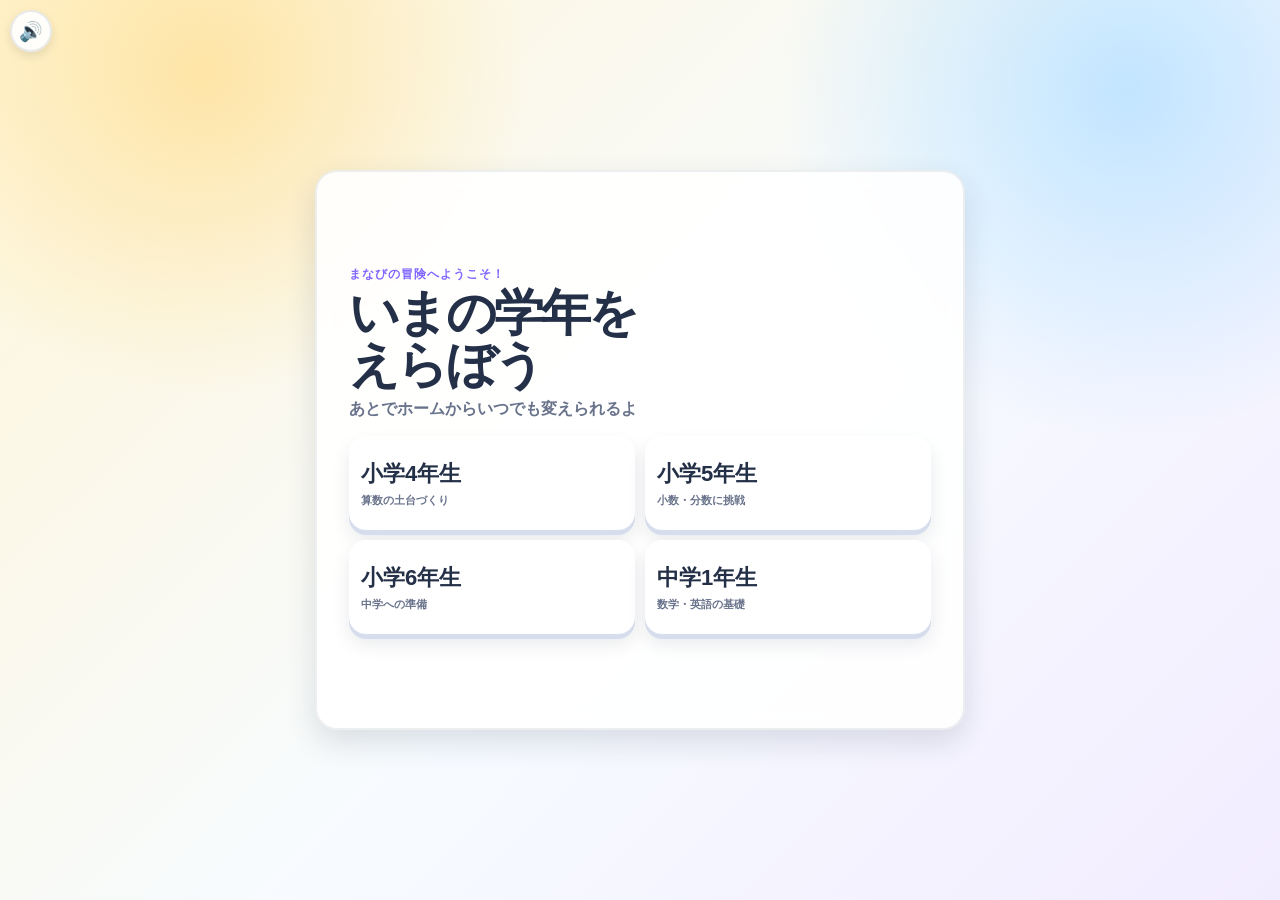
==== commit 80981480: "コース追加" ====
--- a/index.html
+++ b/index.html
@@ -6,16 +6,16 @@
   <meta name="robots" content="noindex,nofollow,noarchive" />
   <meta name="theme-color" content="#ffd166" />
   <meta name="apple-mobile-web-app-capable" content="yes" />
-  <meta name="apple-mobile-web-app-title" content="ケイサンの壁" />
+  <meta name="apple-mobile-web-app-title" content="まなびの冒険" />
   <meta name="apple-mobile-web-app-status-bar-style" content="default" />
-  <title>ケイサンの壁</title>
-  <link rel="manifest" href="manifest.webmanifest?v=20260613-02" />
-  <link rel="icon" href="icon.svg?v=20260613-02" type="image/svg+xml" />
+  <title>まなびの冒険</title>
+  <link rel="manifest" href="manifest.webmanifest?v=20260717-learning-01" />
+  <link rel="icon" href="icon.svg?v=20260717-learning-01" type="image/svg+xml" />
   <link rel="apple-touch-icon" href="icon-192.png" />
   <link rel="preload" href="assets/title-hero.png" as="image" />
   <link rel="preload" href="assets/chara01_kurage.png" as="image" />
   <link rel="preload" href="assets/chara02_fugu.png" as="image" />
-  <link rel="stylesheet" href="style.css?v=20260616-karuta-01" />
+  <link rel="stylesheet" href="style.css?v=20260717-learning-01" />
 </head>
 <body>
   <button class="sound-toggle" id="soundToggle" type="button" aria-label="効果音のオン・オフ">🔊</button>
@@ -23,10 +23,25 @@
   <main class="app">
     <div class="countdown" id="countdown" hidden>3</div>
 
+    <section class="panel grade-screen" id="gradeScreen" hidden>
+      <div>
+        <p class="eyebrow">まなびの冒険へようこそ！</p>
+        <h1>いまの学年を<br />えらぼう</h1>
+        <p>あとでホームからいつでも変えられるよ</p>
+      </div>
+      <div class="grade-options" aria-label="学年選択">
+        <button data-grade="g4" type="button"><b>小学4年生</b><span>算数の土台づくり</span></button>
+        <button data-grade="g5" type="button"><b>小学5年生</b><span>小数・分数に挑戦</span></button>
+        <button data-grade="g6" type="button"><b>小学6年生</b><span>中学への準備</span></button>
+        <button data-grade="j1" type="button"><b>中学1年生</b><span>数学・英語の基礎</span></button>
+      </div>
+    </section>
+
     <section class="panel title-screen" id="titleScreen">
       <div>
-        <h1>ケイサンの壁</h1>
-        <p>レベルをえらんでスタート</p>
+        <p class="eyebrow">毎日ちょっとずつ、強くなる</p>
+        <h1>まなびの冒険</h1>
+        <p>きょうは何をやってみる？</p>
       </div>
       <div class="character-stage" aria-label="キャラクター">
         <button class="character-button character-left" type="button" aria-label="くらげのキャラクター">
@@ -37,7 +52,15 @@
         </button>
       </div>
       <div class="xp-card" id="xpCard" aria-label="けいさんレベル"></div>
-      <div class="course-groups" aria-label="レベル選択">
+      <div class="home-status" id="homeStatus" aria-label="学習の記録"></div>
+      <button class="mission-card" id="missionCard" type="button" aria-label="今日のミッション"></button>
+      <div class="subject-grid" aria-label="教科を選ぶ">
+        <button class="subject-card math" data-open-panel="math" type="button"><span>➗</span><b>算数・数学</b><small>学年にあわせて練習</small></button>
+        <button class="subject-card hundred" data-open-panel="hundred" type="button"><span>💯</span><b>100マス</b><small>すばやく正確に</small></button>
+        <button class="subject-card english" data-open-panel="english" type="button"><span>ABC</span><b>英語</b><small>ことばをふやそう</small></button>
+        <button class="subject-card karuta" data-karuta-menu type="button"><span>札</span><b>百人一首</b><small>上の句で取り札</small></button>
+      </div>
+      <div class="course-groups legacy-course-groups" id="legacyCourses" aria-label="旧計算チャレンジ" hidden>
         <section class="course-group">
           <h2>小学生</h2>
           <div class="level-options">
@@ -88,7 +111,78 @@
           </div>
         </section>
       </div>
-      <button class="ranking-toggle" id="showRankings" type="button">ランキングを見る</button>
+      <div class="home-actions">
+        <button class="ranking-toggle" id="showRecords" type="button">きろくを見る</button>
+        <button class="text-action" id="changeGrade" type="button">学年を変える</button>
+      </div>
+    </section>
+
+    <section class="panel subject-select" id="mathSelect" hidden>
+      <div>
+        <p class="eyebrow" id="mathSelectGrade">小学4年生</p>
+        <h2>算数・数学</h2>
+        <p>コースをえらんで10問チャレンジ</p>
+      </div>
+      <div class="subject-course-list" id="mathCourseList"></div>
+      <div class="select-actions">
+        <button class="secondary-btn" id="legacyCalcBtn" type="button">タイムアタック</button>
+        <button class="home-btn" data-panel-home type="button">ホームに戻る</button>
+      </div>
+    </section>
+
+    <section class="panel subject-select" id="hundredSelect" hidden>
+      <div>
+        <p class="eyebrow">正確さを大事にしよう</p>
+        <h2>100マス計算</h2>
+        <p>マスをうめて、自分の記録に挑戦！</p>
+      </div>
+      <div class="subject-course-list compact-options" id="hundredCourseList"></div>
+      <button class="home-btn" data-panel-home type="button">ホームに戻る</button>
+    </section>
+
+    <section class="panel subject-select" id="englishSelect" hidden>
+      <div>
+        <p class="eyebrow" id="englishSelectGrade">小学4年生</p>
+        <h2>英語</h2>
+        <p>新しいことば7問＋ふくしゅう3問</p>
+      </div>
+      <div class="subject-course-list compact-options" id="englishCourseList"></div>
+      <button class="home-btn" data-panel-home type="button">ホームに戻る</button>
+    </section>
+
+    <section class="panel study-mode" id="studyMode" aria-live="polite" hidden>
+      <div class="study-topbar">
+        <button class="study-exit" id="studyExit" type="button">← ホーム</button>
+        <div class="timer-chip" id="studyTimer">00:00</div>
+      </div>
+      <div class="study-stats">
+        <span id="studyCount">1/10</span><span id="studyCorrect">正解 0</span><span id="studyCombo">コンボ 0</span>
+      </div>
+      <div class="study-progress"><span id="studyProgress"></span></div>
+      <div class="study-grid-wrap" id="studyGridWrap" hidden><div class="hundred-grid" id="studyGrid"></div></div>
+      <div class="study-question-card">
+        <p class="study-kicker" id="studyKicker"></p>
+        <p class="study-question" id="studyQuestion"></p>
+        <p class="study-example" id="studyExample" hidden></p>
+        <p class="study-feedback" id="studyFeedback">こたえをえらぼう</p>
+      </div>
+      <div class="study-choices" id="studyChoices"></div>
+      <div class="study-keypad" id="studyKeypad" hidden></div>
+      <div class="study-actions">
+        <button id="studyHint" type="button">ヒント</button>
+        <button id="studyPause" type="button">中断して保存</button>
+      </div>
+    </section>
+
+    <section class="panel records-screen" id="recordsScreen" hidden>
+      <div>
+        <p class="eyebrow">自分の成長を見よう</p>
+        <h2>きろく</h2>
+      </div>
+      <div class="records-summary" id="recordsSummary"></div>
+      <div class="records-calendar" id="recordsCalendar" aria-label="学習カレンダー"></div>
+      <div class="ranking" id="recordsRanking"></div>
+      <button class="home-btn" data-panel-home type="button">ホームに戻る</button>
     </section>
 
     <section class="panel karuta-select" id="karutaSelect" hidden>
@@ -209,6 +303,6 @@
     </section>
   </main>
 
-  <script src="script.js?v=20260616-karuta-01"></script>
+  <script src="script.js?v=20260717-learning-01"></script>
 </body>
 </html>
--- a/style.css
+++ b/style.css
@@ -46,6 +46,11 @@
     .app.title-mode {
       grid-template-rows: 1fr;
       place-items: stretch;
+    }
+
+    .app.karuta-play-mode {
+      height: calc(100svh - max(12px, env(safe-area-inset-top)) - max(12px, env(safe-area-inset-bottom)));
+      grid-template-rows: 1fr;
     }
 
     .panel {
@@ -828,6 +833,92 @@
       .question { font-size: clamp(34px, 11.5vw, 56px); }
       .answer-box { margin-top: 5px; min-height: 42px; }
       .feedback { margin-top: 4px; min-height: 20px; }
+
+      /* タイトル画面コンパクト */
+      .title-screen {
+        padding: clamp(10px, 3vw, 18px);
+        gap: 8px;
+      }
+      .title-screen h1 { font-size: clamp(26px, 9vw, 40px); }
+      .title-screen p { margin: 2px 0 0; font-size: 14px; }
+      .character-stage { min-height: clamp(80px, 20vw, 120px); }
+      .character-button { width: min(32vw, 126px); }
+      .character-right { width: min(28vw, 110px); }
+      .xp-card { padding: 7px 10px; gap: 4px; }
+      .xp-emoji { font-size: 18px; }
+      .xp-bar { height: 10px; }
+      .course-groups { gap: 8px; }
+      .course-group { gap: 4px; }
+      .level-options button { padding: 8px 8px; }
+      .level-options b { font-size: clamp(15px, 4.8vw, 20px); }
+      .ranking-toggle { padding: 9px 12px; font-size: 13px; }
+
+      /* 百人一首選択コンパクト */
+      .karuta-select {
+        padding: clamp(12px, 3vw, 20px);
+        gap: 10px;
+      }
+      .karuta-select h2 { font-size: clamp(26px, 8vw, 38px); }
+      .karuta-select p { margin: 4px 0 0; }
+      .karuta-select-options { gap: 8px; }
+      .karuta-select-options button { padding: 12px 12px; }
+      .karuta-select-options b { font-size: clamp(20px, 6vw, 28px); }
+
+      /* 百人一首プレイコンパクト */
+      .karuta-mode {
+        --karuta-choice-w: clamp(96px, 30vw, 118px);
+        --karuta-kami-w: clamp(112px, 33vw, 138px);
+        --karuta-shimo-w: clamp(102px, 30vw, 128px);
+        --karuta-choice-h: clamp(120px, 37vw, 146px);
+        --karuta-kami-h: clamp(138px, 40vw, 168px);
+        --karuta-kami-area-h: calc(var(--karuta-kami-h) + 8px);
+        --karuta-shimo-h: clamp(128px, 37vw, 156px);
+        --karuta-choice-gap: 16px;
+        --karuta-action-h: 38px;
+        padding: 6px;
+        gap: 4px;
+      }
+      .karuta-nav-area { gap: 4px; }
+    }
+
+    @media (max-height: 600px) {
+      .title-screen {
+        align-content: start;
+        padding: 8px 10px;
+        gap: 6px;
+      }
+      .title-screen h1 { font-size: clamp(22px, 8vw, 32px); }
+      .character-stage { min-height: 70px; }
+      .character-button { width: min(26vw, 100px); }
+      .character-right { width: min(22vw, 86px); }
+      .course-groups { gap: 6px; }
+      .course-group h2 { font-size: 14px; }
+      .level-options button { padding: 6px 6px; }
+      .level-options b { font-size: clamp(14px, 4.5vw, 18px); }
+      .level-options span { margin-top: 2px; font-size: 10px; }
+
+      .karuta-select { padding: 8px 10px; gap: 8px; }
+      .karuta-select h2 { font-size: clamp(22px, 7vw, 32px); }
+      .karuta-select-options button { padding: 10px 10px; }
+      .karuta-select-options b { font-size: clamp(18px, 5.5vw, 24px); }
+
+      .karuta-mode {
+        --karuta-choice-w: clamp(88px, 27vw, 106px);
+        --karuta-kami-w: clamp(102px, 30vw, 122px);
+        --karuta-shimo-w: clamp(92px, 28vw, 112px);
+        --karuta-choice-h: clamp(108px, 33vw, 130px);
+        --karuta-kami-h: clamp(122px, 35vw, 148px);
+        --karuta-kami-area-h: calc(var(--karuta-kami-h) + 6px);
+        --karuta-shimo-h: clamp(114px, 33vw, 138px);
+        --karuta-choice-gap: 12px;
+        --karuta-action-h: 36px;
+        padding: 5px;
+        gap: 3px;
+      }
+      .karuta-nav-area { gap: 3px; }
+      .karuta-mode .stat { padding: 3px; }
+      .karuta-mode .stat b { font-size: clamp(14px, 4vw, 18px); }
+      .karuta-mode .stat span { font-size: 9px; }
     }
 
     /* ---------- 追加: 効果音トグル ---------- */
@@ -1036,20 +1127,20 @@
     }
 
     .karuta-mode {
-      --karuta-choice-w: clamp(116px, 36vw, 142px);
-      --karuta-kami-w: clamp(138px, 40vw, 178px);
-      --karuta-shimo-w: clamp(126px, 36vw, 158px);
-      --karuta-choice-h: clamp(150px, 46vw, 178px);
-      --karuta-kami-h: clamp(184px, 53vw, 228px);
-      --karuta-kami-area-h: calc(var(--karuta-kami-h) + 16px);
-      --karuta-shimo-h: clamp(170px, 49vw, 204px);
-      --karuta-choice-gap: 32px;
-      --karuta-action-h: 46px;
+      --karuta-choice-w: clamp(108px, 34vw, 132px);
+      --karuta-kami-w: clamp(126px, 37vw, 160px);
+      --karuta-shimo-w: clamp(116px, 34vw, 146px);
+      --karuta-choice-h: clamp(136px, 41vw, 164px);
+      --karuta-kami-h: clamp(162px, 46vw, 202px);
+      --karuta-kami-area-h: calc(var(--karuta-kami-h) + 12px);
+      --karuta-shimo-h: clamp(150px, 43vw, 184px);
+      --karuta-choice-gap: 24px;
+      --karuta-action-h: 42px;
       position: relative;
       height: 100%;
       max-height: none;
       min-height: 0;
-      padding: 10px;
+      padding: 8px;
       display: grid;
       grid-template-areas:
         "nav"
@@ -1057,7 +1148,7 @@
         "shimo"
         "actions";
       grid-template-rows: auto var(--karuta-kami-area-h) minmax(0, 1fr) var(--karuta-action-h);
-      gap: 8px;
+      gap: 6px;
       overflow: hidden;
     }
 
@@ -1222,14 +1313,14 @@
     }
 
     .karuta-kami-lines {
-      font-size: clamp(17px, 4.7vw, 24px);
+      font-size: clamp(15px, 4.1vw, 21px);
       font-weight: 900;
     }
 
     .karuta-choice .karuta-card-lines,
     .karuta-shimo-card .karuta-card-lines {
       gap: 5px;
-      font-size: clamp(16px, 4.6vw, 23px);
+      font-size: clamp(14px, 4.1vw, 20px);
       line-height: 1.06;
     }
 
@@ -1375,16 +1466,299 @@
       .karuta-penalty.show { animation: none; }
     }
 
+    /* ---------- まなびの冒険: 学年・教科ハブ ---------- */
+    .eyebrow {
+      margin: 0 0 5px;
+      color: var(--grape);
+      font-size: 12px;
+      font-weight: 950;
+      letter-spacing: .08em;
+    }
+
+    .grade-screen,
+    .subject-select,
+    .records-screen {
+      padding: clamp(20px, 6vw, 32px);
+      display: grid;
+      align-content: center;
+      gap: 16px;
+      overflow: auto;
+    }
+
+    .grade-screen h1,
+    .subject-select h2,
+    .records-screen h2 {
+      margin: 0;
+      font-size: clamp(32px, 10vw, 50px);
+      letter-spacing: -.055em;
+      line-height: 1.03;
+    }
+
+    .grade-screen p:not(.eyebrow),
+    .subject-select p:not(.eyebrow) {
+      margin: 8px 0 0;
+      color: var(--muted);
+      font-weight: 800;
+    }
+
+    .grade-options,
+    .subject-course-list {
+      display: grid;
+      grid-template-columns: repeat(2, minmax(0, 1fr));
+      gap: 10px;
+    }
+
+    .grade-options button,
+    .course-choice {
+      min-height: 94px;
+      padding: 13px 12px;
+      border: 0;
+      border-radius: 17px;
+      color: var(--ink);
+      background: white;
+      box-shadow: 0 5px 0 #d6ddec, 0 10px 18px rgba(36,48,71,.10);
+      cursor: pointer;
+      text-align: left;
+      -webkit-tap-highlight-color: transparent;
+    }
+
+    .grade-options button:active,
+    .course-choice:active,
+    .subject-card:active { transform: translateY(4px); box-shadow: 0 1px 0 #d6ddec; }
+
+    .grade-options b,
+    .course-choice b { display: block; font-size: clamp(17px, 5vw, 22px); }
+    .grade-options span,
+    .course-choice small { display: block; margin-top: 4px; color: var(--muted); font-size: 11px; font-weight: 800; }
+    .course-choice > span { display: block; margin-bottom: 5px; font-size: 25px; font-weight: 950; }
+    .course-choice.resume { grid-column: 1 / -1; background: #eef9f3; }
+
+    .home-status {
+      display: grid;
+      grid-template-columns: repeat(3, 1fr);
+      gap: 7px;
+    }
+
+    .home-status span {
+      display: grid;
+      gap: 2px;
+      padding: 8px 5px;
+      border-radius: 12px;
+      background: rgba(255,255,255,.76);
+      border: 1px solid rgba(36,48,71,.07);
+      text-align: center;
+    }
+
+    .home-status b { font-size: 15px; }
+    .home-status small { color: var(--muted); font-size: 9px; font-weight: 800; }
+
+    .mission-card {
+      display: grid;
+      grid-template-columns: auto 1fr auto;
+      align-items: center;
+      gap: 9px;
+      width: 100%;
+      padding: 10px 12px;
+      border: 2px solid #ffe2a1;
+      border-radius: 15px;
+      color: var(--ink);
+      background: #fff8dc;
+      cursor: pointer;
+      text-align: left;
+      -webkit-tap-highlight-color: transparent;
+    }
+
+    .mission-card.complete { border-color: #9cdbb9; background: #ecfbf2; }
+    .mission-icon { font-size: 24px; }
+    .mission-copy { display: grid; gap: 2px; }
+    .mission-copy b { font-size: 12px; }
+    .mission-copy small { color: var(--muted); font-size: 11px; font-weight: 800; }
+    .mission-progress { font-size: 11px; font-weight: 950; white-space: nowrap; }
+
+    .subject-grid {
+      display: grid;
+      grid-template-columns: repeat(2, minmax(0, 1fr));
+      gap: 10px;
+    }
+
+    .subject-card {
+      min-height: 110px;
+      padding: 12px;
+      border: 0;
+      border-radius: 18px;
+      color: var(--ink);
+      box-shadow: 0 5px 0 rgba(36,48,71,.14), 0 9px 16px rgba(36,48,71,.08);
+      cursor: pointer;
+      text-align: left;
+      -webkit-tap-highlight-color: transparent;
+    }
+
+    .subject-card span { display: block; margin-bottom: 6px; font-size: 26px; font-weight: 950; }
+    .subject-card b { display: block; font-size: clamp(16px, 4.8vw, 21px); }
+    .subject-card small { display: block; margin-top: 3px; font-size: 10px; font-weight: 800; opacity: .76; }
+    .subject-card.math { background: #eaf2ff; }
+    .subject-card.hundred { background: #fff0d3; }
+    .subject-card.english { background: #e8faf0; }
+    .subject-card.karuta { background: #f0eaff; }
+
+    .home-actions,
+    .select-actions {
+      display: grid;
+      grid-template-columns: 1fr 1fr;
+      gap: 8px;
+    }
+
+    .text-action,
+    .secondary-btn {
+      border: 2px solid #d6ddec;
+      border-radius: 15px;
+      padding: 10px;
+      color: var(--ink);
+      background: white;
+      font-size: 13px;
+      font-weight: 900;
+      cursor: pointer;
+    }
+
+    .home-actions .ranking-toggle { padding: 10px; }
+    .select-actions .home-btn { margin: 0; }
+    .compact-options .course-choice { min-height: 82px; }
+
+    /* ---------- 共通の問題画面 ---------- */
+    .study-mode {
+      height: 100%;
+      min-height: 0;
+      padding: 12px;
+      display: grid;
+      grid-template-rows: auto auto 8px minmax(0, 1fr) auto auto auto;
+      gap: 10px;
+      overflow: auto;
+    }
+
+    .study-topbar {
+      display: flex;
+      align-items: center;
+      justify-content: space-between;
+      gap: 8px;
+    }
+
+    .study-exit,
+    .study-actions button {
+      border: 0;
+      border-radius: 11px;
+      padding: 8px 10px;
+      color: var(--ink);
+      background: #edf1fa;
+      font-size: 12px;
+      font-weight: 900;
+      cursor: pointer;
+    }
+
+    .study-topbar .timer-chip { position: static; transform: none; }
+    .study-stats { display: flex; justify-content: space-between; gap: 6px; color: var(--muted); font-size: 12px; font-weight: 900; }
+    .study-progress { height: 8px; overflow: hidden; border-radius: 999px; background: #e8edf7; }
+    .study-progress span { display: block; height: 100%; border-radius: inherit; background: linear-gradient(90deg, var(--grape), #79c7ff); transition: width .25s ease; }
+
+    .study-question-card {
+      display: grid;
+      align-content: center;
+      justify-items: center;
+      min-height: 142px;
+      padding: 15px;
+      border-radius: 19px;
+      background: var(--paper);
+      text-align: center;
+    }
+
+    .study-kicker { margin: 0; color: var(--muted); font-size: 12px; font-weight: 900; }
+    .study-question { margin: 7px 0; font-size: clamp(30px, 10vw, 52px); font-weight: 950; letter-spacing: -.04em; line-height: 1.12; overflow-wrap: anywhere; }
+    .study-example { margin: 0; color: var(--grape); font-size: 13px; font-weight: 900; }
+    .study-feedback { min-height: 20px; margin: 4px 0 0; color: var(--muted); font-size: 13px; font-weight: 900; }
+    .study-feedback.good { color: var(--good); }
+    .study-feedback.bad { color: var(--bad); }
+    .study-feedback.hint { color: #a66d00; }
+
+    .study-choices {
+      display: grid;
+      grid-template-columns: repeat(2, minmax(0, 1fr));
+      gap: 9px;
+    }
+
+    .study-choices button {
+      min-height: 58px;
+      border: 2px solid #dfe6f5;
+      border-radius: 15px;
+      padding: 8px;
+      color: var(--ink);
+      background: white;
+      box-shadow: 0 3px 0 #d6ddec;
+      font-size: clamp(15px, 4.6vw, 20px);
+      font-weight: 900;
+      cursor: pointer;
+      overflow-wrap: anywhere;
+    }
+
+    .study-choices button.correct { color: #137c48; border-color: #8fddb8; background: #eaf9f0; }
+    .numeric-answer { grid-column: 1 / -1; min-height: 50px; padding: 7px; border: 2px solid #dfe6f5; border-radius: 15px; background: white; font-size: 30px; font-weight: 950; text-align: center; }
+    .study-keypad { display: grid; grid-template-columns: repeat(3, 1fr); gap: 7px; }
+    .study-keypad button { min-height: 43px; border: 0; border-radius: 12px; background: #eef2fb; color: var(--ink); font-size: 19px; font-weight: 950; cursor: pointer; }
+    .study-keypad button.enter { color: white; background: var(--grape); }
+    .study-actions { display: grid; grid-template-columns: 1fr 1fr; gap: 7px; }
+
+    .study-grid-wrap { max-height: 148px; overflow: auto; padding: 3px; border: 1px solid #e2e8f4; border-radius: 12px; background: #f7faff; }
+    .hundred-grid { display: grid; grid-template-columns: repeat(var(--grid-columns, 10), minmax(24px, 1fr)); gap: 3px; min-width: 300px; }
+    .hundred-cell { display: grid; aspect-ratio: 1; place-items: center; border-radius: 5px; color: #8790a3; background: white; font-size: 10px; font-weight: 800; }
+    .hundred-cell.current { outline: 3px solid var(--grape); color: var(--ink); }
+    .hundred-cell.done { color: #137c48; background: #e9f9f0; }
+    .hundred-cell.missed { color: #b84439; background: #fff0ed; }
+    .hundred-cell.head { color: var(--ink); background: #dfe9ff; font-weight: 950; }
+
+    /* ---------- きろく ---------- */
+    .records-summary { display: grid; grid-template-columns: repeat(3, 1fr); gap: 7px; }
+    .records-summary div { display: grid; gap: 4px; padding: 10px 6px; border-radius: 13px; background: #f5f7fc; text-align: center; }
+    .records-summary b { font-size: 14px; }
+    .records-summary span { color: var(--muted); font-size: 10px; font-weight: 800; }
+    .records-calendar { display: grid; gap: 7px; padding: 12px; border-radius: 15px; background: var(--paper); font-size: 12px; }
+    .records-calendar > div { display: grid; grid-template-columns: repeat(14, 1fr); gap: 4px; }
+    .records-calendar span { display: grid; aspect-ratio: 1; place-items: center; border-radius: 999px; color: var(--muted); background: #e9edf5; font-size: 10px; font-weight: 900; }
+    .records-calendar span.learned { color: white; background: var(--good); }
+
+    @media (max-height: 720px) {
+      .home-status { display: none; }
+      .mission-card { padding: 7px 9px; }
+      .subject-card { min-height: 88px; padding: 9px; }
+      .subject-card span { margin-bottom: 3px; font-size: 20px; }
+      .subject-card small { font-size: 9px; }
+      .study-mode { padding: 8px; gap: 6px; }
+      .study-question-card { min-height: 110px; padding: 8px; }
+      .study-question { font-size: clamp(26px, 9vw, 42px); }
+      .study-choices button { min-height: 47px; }
+      .study-grid-wrap { max-height: 100px; }
+    }
+
     @media (min-width: 760px) {
+      .study-mode { grid-column: 1 / -1; grid-row: 1 / -1; max-width: 700px; width: 100%; justify-self: center; }
+      .grade-screen, .subject-select, .records-screen { width: min(650px, 100%); justify-self: center; }
+      .subject-grid { grid-template-columns: repeat(4, 1fr); }
+    }
+
+    @media (min-width: 760px) {
+      .app.karuta-play-mode {
+        height: calc(100svh - max(12px, env(safe-area-inset-top)) - max(12px, env(safe-area-inset-bottom)));
+        min-height: 0;
+        grid-template-columns: 1fr;
+        grid-template-rows: 1fr;
+      }
+
       .karuta-mode {
-        --karuta-choice-w: 142px;
-        --karuta-kami-w: 190px;
-        --karuta-shimo-w: 166px;
-        --karuta-choice-h: 186px;
-        --karuta-kami-h: 250px;
-        --karuta-kami-area-h: 268px;
-        --karuta-shimo-h: 224px;
-        --karuta-choice-gap: 36px;
+        --karuta-choice-w: 132px;
+        --karuta-kami-w: 166px;
+        --karuta-shimo-w: 148px;
+        --karuta-choice-h: 172px;
+        --karuta-kami-h: 218px;
+        --karuta-kami-area-h: 232px;
+        --karuta-shimo-h: 198px;
+        --karuta-choice-gap: 28px;
         --karuta-choice-area-h: 430px;
         --karuta-action-h: 46px;
         grid-column: 1 / -1;
@@ -1408,29 +1782,29 @@
       }
 
       .karuta-card-lines {
-        font-size: 22px;
+        font-size: 20px;
       }
 
       .karuta-choice .karuta-card-lines,
       .karuta-shimo-card .karuta-card-lines {
-        font-size: 23px;
+        font-size: 20px;
       }
     }
 
     @media (max-width: 420px) {
       .karuta-mode {
-        --karuta-choice-w: clamp(108px, 34vw, 126px);
-        --karuta-kami-w: clamp(130px, 39vw, 148px);
-        --karuta-shimo-w: clamp(118px, 35vw, 132px);
-        --karuta-choice-h: clamp(140px, 43vw, 166px);
-        --karuta-kami-h: clamp(170px, 50vw, 196px);
-        --karuta-kami-area-h: calc(var(--karuta-kami-h) + 14px);
-        --karuta-shimo-h: clamp(158px, 47vw, 184px);
-        --karuta-choice-gap: 30px;
+        --karuta-choice-w: clamp(100px, 31vw, 116px);
+        --karuta-kami-w: clamp(116px, 35vw, 134px);
+        --karuta-shimo-w: clamp(106px, 32vw, 122px);
+        --karuta-choice-h: clamp(126px, 39vw, 150px);
+        --karuta-kami-h: clamp(148px, 45vw, 174px);
+        --karuta-kami-area-h: calc(var(--karuta-kami-h) + 10px);
+        --karuta-shimo-h: clamp(138px, 42vw, 160px);
+        --karuta-choice-gap: 22px;
         --karuta-choice-area-h: calc((var(--karuta-choice-h) * 2) + var(--karuta-choice-gap) + 20px);
-        --karuta-action-h: 44px;
-        padding: 8px;
-        gap: 6px;
+        --karuta-action-h: 42px;
+        padding: 7px;
+        gap: 5px;
       }
 
       .karuta-reader {
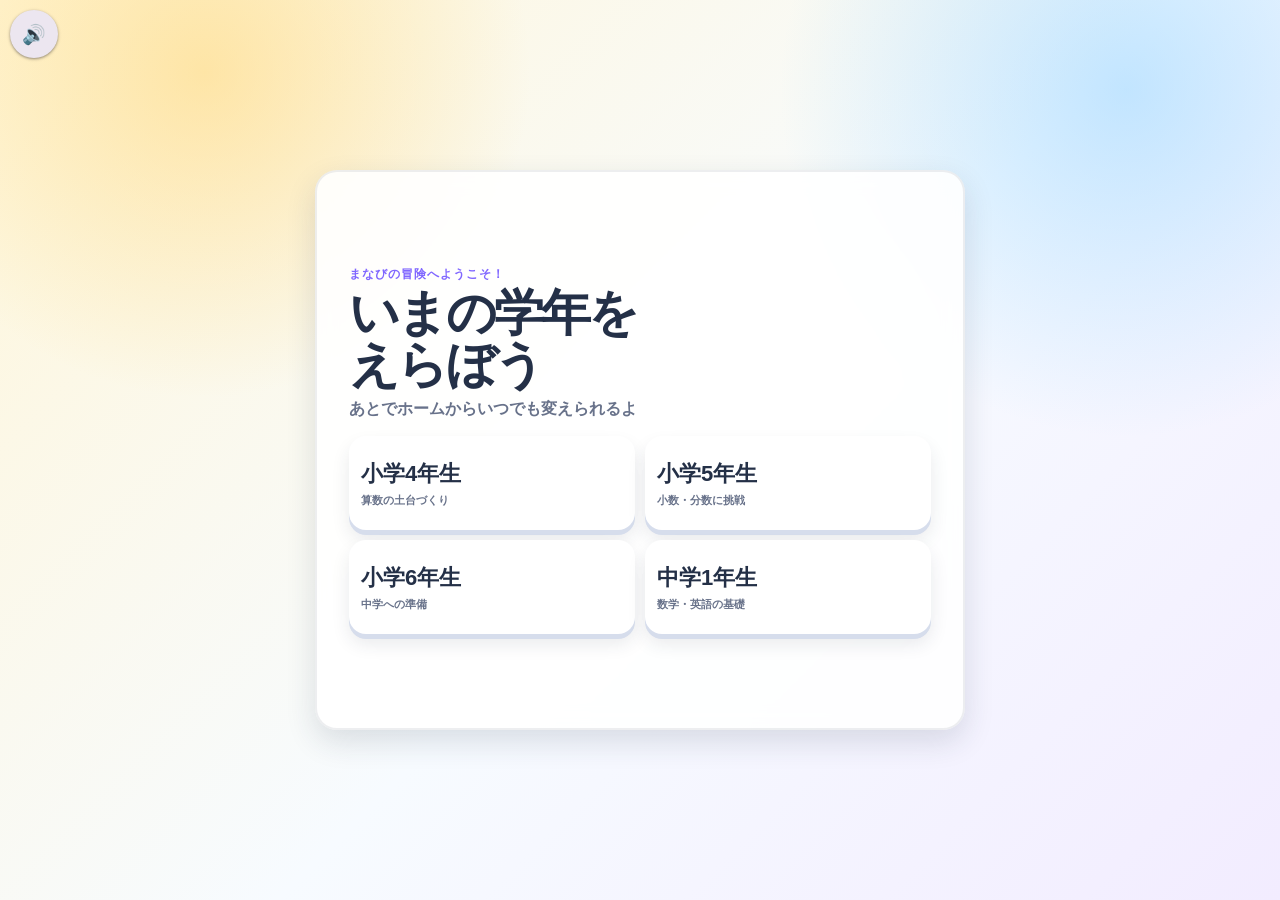
==== commit c60006ff: "トップデザイン変更" ====
--- a/index.html
+++ b/index.html
@@ -15,7 +15,7 @@
   <link rel="preload" href="assets/title-hero.png" as="image" />
   <link rel="preload" href="assets/chara01_kurage.png" as="image" />
   <link rel="preload" href="assets/chara02_fugu.png" as="image" />
-  <link rel="stylesheet" href="style.css?v=20260717-learning-01" />
+  <link rel="stylesheet" href="style.css?v=20260725-m3-home-01" />
 </head>
 <body>
   <button class="sound-toggle" id="soundToggle" type="button" aria-label="効果音のオン・オフ">🔊</button>
@@ -38,28 +38,38 @@
     </section>
 
     <section class="panel title-screen" id="titleScreen">
-      <div>
-        <p class="eyebrow">毎日ちょっとずつ、強くなる</p>
-        <h1>まなびの冒険</h1>
-        <p>きょうは何をやってみる？</p>
-      </div>
-      <div class="character-stage" aria-label="キャラクター">
-        <button class="character-button character-left" type="button" aria-label="くらげのキャラクター">
-          <img src="assets/chara01_kurage.png" alt="" />
-        </button>
-        <button class="character-button character-right" type="button" aria-label="ふぐのキャラクター">
-          <img src="assets/chara02_fugu.png" alt="" />
-        </button>
-      </div>
-      <div class="xp-card" id="xpCard" aria-label="けいさんレベル"></div>
-      <div class="home-status" id="homeStatus" aria-label="学習の記録"></div>
-      <button class="mission-card" id="missionCard" type="button" aria-label="今日のミッション"></button>
-      <div class="subject-grid" aria-label="教科を選ぶ">
-        <button class="subject-card math" data-open-panel="math" type="button"><span>➗</span><b>算数・数学</b><small>学年にあわせて練習</small></button>
-        <button class="subject-card hundred" data-open-panel="hundred" type="button"><span>💯</span><b>100マス</b><small>すばやく正確に</small></button>
-        <button class="subject-card english" data-open-panel="english" type="button"><span>ABC</span><b>英語</b><small>ことばをふやそう</small></button>
-        <button class="subject-card karuta" data-karuta-menu type="button"><span>札</span><b>百人一首</b><small>上の句で取り札</small></button>
-      </div>
+      <header class="home-hero">
+        <div class="home-copy">
+          <p class="eyebrow">毎日ちょっとずつ、強くなる</p>
+          <h1>まなびの冒険</h1>
+          <p>きょうは何をやってみる？</p>
+        </div>
+        <div class="character-stage" aria-label="キャラクター">
+          <button class="character-button character-left" type="button" aria-label="くらげのキャラクター">
+            <img src="assets/chara01_kurage.png" alt="" />
+          </button>
+          <button class="character-button character-right" type="button" aria-label="ふぐのキャラクター">
+            <img src="assets/chara02_fugu.png" alt="" />
+          </button>
+        </div>
+      </header>
+      <section class="home-progress" aria-label="現在の学習状況">
+        <div class="xp-card" id="xpCard" aria-label="けいさんレベル"></div>
+        <div class="home-status" id="homeStatus" aria-label="学習の記録"></div>
+      </section>
+      <div class="mission-card" id="missionCard"></div>
+      <section class="learning-menu" aria-labelledby="learningMenuTitle">
+        <div class="section-heading">
+          <h2 id="learningMenuTitle">学習メニュー</h2>
+          <span>教科をえらぶ</span>
+        </div>
+        <div class="subject-grid">
+          <button class="subject-card math" data-open-panel="math" type="button"><span aria-hidden="true">➗</span><b>算数・数学</b><small>学年にあわせて練習</small></button>
+          <button class="subject-card hundred" data-open-panel="hundred" type="button"><span aria-hidden="true">100</span><b>100マス</b><small>すばやく正確に</small></button>
+          <button class="subject-card english" data-open-panel="english" type="button"><span aria-hidden="true">ABC</span><b>英語</b><small>ことばをふやそう</small></button>
+          <button class="subject-card karuta" data-karuta-menu type="button"><span aria-hidden="true">札</span><b>百人一首</b><small>上の句で取り札</small></button>
+        </div>
+      </section>
       <div class="course-groups legacy-course-groups" id="legacyCourses" aria-label="旧計算チャレンジ" hidden>
         <section class="course-group">
           <h2>小学生</h2>
@@ -112,8 +122,8 @@
         </section>
       </div>
       <div class="home-actions">
-        <button class="ranking-toggle" id="showRecords" type="button">きろくを見る</button>
-        <button class="text-action" id="changeGrade" type="button">学年を変える</button>
+        <button class="ranking-toggle" id="showRecords" type="button"><span aria-hidden="true">★</span>きろくを見る</button>
+        <button class="text-action" id="changeGrade" type="button"><span aria-hidden="true">↻</span>学年を変える</button>
       </div>
     </section>
 
@@ -303,6 +313,6 @@
     </section>
   </main>
 
-  <script src="script.js?v=20260717-learning-01"></script>
+  <script src="script.js?v=20260725-m3-home-01"></script>
 </body>
 </html>
--- a/style.css
+++ b/style.css
@@ -10,6 +10,26 @@
       --grape: #8067ff;
       --shadow: 0 12px 30px rgba(36, 48, 71, .14);
       --radius: 22px;
+      --md-sys-color-primary: #65558f;
+      --md-sys-color-on-primary: #ffffff;
+      --md-sys-color-primary-container: #e9ddff;
+      --md-sys-color-on-primary-container: #211047;
+      --md-sys-color-secondary-container: #e8def8;
+      --md-sys-color-on-secondary-container: #1d192b;
+      --md-sys-color-tertiary-container: #ffd8e4;
+      --md-sys-color-surface: #fef7ff;
+      --md-sys-color-surface-container: #f3edf7;
+      --md-sys-color-surface-container-high: #ece6f0;
+      --md-sys-color-surface-container-highest: #e6e0e9;
+      --md-sys-color-on-surface: #1d1b20;
+      --md-sys-color-on-surface-variant: #49454f;
+      --md-sys-color-outline: #79747e;
+      --md-sys-color-outline-variant: #cac4d0;
+      --md-sys-shape-corner-medium: 12px;
+      --md-sys-shape-corner-large: 16px;
+      --md-sys-shape-corner-extra-large: 28px;
+      --md-sys-elevation-1: 0 1px 2px rgba(29, 27, 32, .3), 0 1px 3px 1px rgba(29, 27, 32, .15);
+      --md-sys-elevation-2: 0 1px 2px rgba(29, 27, 32, .3), 0 2px 6px 2px rgba(29, 27, 32, .15);
     }
 
     * { box-sizing: border-box; }
@@ -1815,3 +1835,588 @@
         min-height: 0;
       }
     }
+
+    /* ---------- Material Design 3: 学年設定後のホーム ---------- */
+    .sound-toggle {
+      width: 48px;
+      height: 48px;
+      border: 0;
+      color: var(--md-sys-color-on-surface-variant);
+      background: var(--md-sys-color-surface-container-high);
+      box-shadow: var(--md-sys-elevation-1);
+      transition: background-color .2s ease, transform .2s ease;
+    }
+
+    .sound-toggle:hover {
+      background: var(--md-sys-color-surface-container-highest);
+    }
+
+    .sound-toggle:focus-visible {
+      outline: 3px solid var(--md-sys-color-primary);
+      outline-offset: 2px;
+    }
+
+    .title-screen {
+      padding: clamp(14px, 4vw, 24px);
+      align-content: start;
+      gap: 12px;
+      color: var(--md-sys-color-on-surface);
+      background: rgba(254, 247, 255, .96);
+      border: 1px solid var(--md-sys-color-outline-variant);
+      border-radius: var(--md-sys-shape-corner-extra-large);
+      box-shadow: var(--md-sys-elevation-2);
+      text-align: left;
+      scrollbar-width: thin;
+      scrollbar-color: var(--md-sys-color-outline-variant) transparent;
+    }
+
+    .home-hero {
+      min-height: 128px;
+      padding: 16px 12px 14px 18px;
+      display: grid;
+      grid-template-columns: minmax(0, 1fr) 146px;
+      align-items: center;
+      gap: 8px;
+      overflow: hidden;
+      border-radius: var(--md-sys-shape-corner-extra-large);
+      background:
+        radial-gradient(circle at 85% 18%, rgba(255, 216, 228, .9), transparent 44%),
+        var(--md-sys-color-primary-container);
+    }
+
+    .home-copy {
+      position: relative;
+      z-index: 2;
+      min-width: 0;
+    }
+
+    .title-screen .home-copy .eyebrow {
+      margin: 0 0 7px;
+      color: var(--md-sys-color-primary);
+      font-size: 11px;
+      font-weight: 800;
+      letter-spacing: .06em;
+    }
+
+    .title-screen .home-copy h1 {
+      font-size: clamp(30px, 9vw, 44px);
+      font-weight: 800;
+      line-height: 1.04;
+      letter-spacing: -.045em;
+    }
+
+    .title-screen .home-copy > p:last-child {
+      margin: 7px 0 0;
+      color: var(--md-sys-color-on-surface-variant);
+      font-size: 13px;
+      font-weight: 700;
+    }
+
+    .character-stage {
+      min-height: 104px;
+      height: 104px;
+      grid-template-columns: 1fr 1fr;
+      align-items: end;
+      overflow: hidden;
+    }
+
+    .character-stage::before {
+      inset: 68% 3% 2%;
+      background: radial-gradient(ellipse, rgba(101, 85, 143, .16), transparent 72%);
+    }
+
+    .character-button,
+    .character-right {
+      width: 72px;
+      height: 72px;
+      align-self: end;
+      filter: drop-shadow(0 6px 6px rgba(33, 16, 71, .16));
+      animation-name: character-float-home;
+      animation-duration: 3.6s;
+    }
+
+    .character-right {
+      width: 64px;
+      height: 64px;
+    }
+
+    .character-button:focus-visible {
+      outline: 3px solid var(--md-sys-color-primary);
+      outline-offset: 2px;
+    }
+
+    .character-button.is-reacting {
+      animation:
+        character-float-home 3.6s cubic-bezier(.2, 0, 0, 1) infinite,
+        character-react .78s cubic-bezier(.18, .9, .22, 1.18);
+    }
+
+    @keyframes character-float-home {
+      0%, 100% { transform: translateY(0) rotate(-1deg); }
+      50% { transform: translateY(-4px) rotate(1deg); }
+    }
+
+    .home-progress {
+      display: grid;
+      grid-template-columns: minmax(0, 1.55fr) minmax(0, 1fr);
+      gap: 8px;
+    }
+
+    .xp-card {
+      min-width: 0;
+      padding: 11px 12px;
+      gap: 7px;
+      border: 0;
+      border-radius: var(--md-sys-shape-corner-large);
+      background: var(--md-sys-color-secondary-container);
+    }
+
+    .xp-head {
+      gap: 6px;
+    }
+
+    .xp-emoji {
+      font-size: 20px;
+    }
+
+    .xp-title {
+      overflow: hidden;
+      color: var(--md-sys-color-on-secondary-container);
+      font-size: 13px;
+      font-weight: 800;
+      text-overflow: ellipsis;
+      white-space: nowrap;
+    }
+
+    .xp-points {
+      color: var(--md-sys-color-on-surface-variant);
+      font-size: 11px;
+      font-weight: 700;
+    }
+
+    .xp-bar {
+      height: 8px;
+      background: rgba(73, 69, 79, .2);
+      box-shadow: none;
+    }
+
+    .xp-bar span {
+      background: var(--md-sys-color-primary);
+      transition-timing-function: cubic-bezier(.2, 0, 0, 1);
+    }
+
+    .xp-next {
+      color: var(--md-sys-color-on-surface-variant);
+      font-size: 10px;
+      font-weight: 700;
+    }
+
+    .home-status {
+      grid-template-columns: repeat(3, minmax(0, 1fr));
+      gap: 0;
+      overflow: hidden;
+      border-radius: var(--md-sys-shape-corner-large);
+      background: var(--md-sys-color-surface-container);
+    }
+
+    .home-status span {
+      align-content: center;
+      min-width: 0;
+      padding: 9px 3px;
+      border: 0;
+      border-radius: 0;
+      background: transparent;
+    }
+
+    .home-status span + span {
+      border-left: 1px solid var(--md-sys-color-outline-variant);
+    }
+
+    .home-status b {
+      overflow: hidden;
+      color: var(--md-sys-color-on-surface);
+      font-size: 13px;
+      font-weight: 800;
+      text-overflow: ellipsis;
+      white-space: nowrap;
+    }
+
+    .home-status small {
+      color: var(--md-sys-color-on-surface-variant);
+      font-size: 8px;
+      font-weight: 700;
+      line-height: 1.2;
+    }
+
+    .mission-card {
+      position: relative;
+      min-height: 64px;
+      padding: 10px 14px;
+      gap: 10px;
+      overflow: hidden;
+      border: 0;
+      border-radius: var(--md-sys-shape-corner-large);
+      color: var(--md-sys-color-on-surface);
+      background: var(--md-sys-color-surface-container-high);
+      box-shadow: none;
+      transition: background-color .2s ease, box-shadow .2s ease, transform .2s ease;
+    }
+
+    .subject-card::after,
+    .home-actions button::after {
+      content: "";
+      position: absolute;
+      inset: 0;
+      border-radius: inherit;
+      background: currentColor;
+      opacity: 0;
+      pointer-events: none;
+      transition: opacity .2s ease;
+    }
+
+    .subject-card:hover::after,
+    .home-actions button:hover::after {
+      opacity: .08;
+    }
+
+    .subject-card:active::after,
+    .home-actions button:active::after {
+      opacity: .12;
+    }
+
+    .mission-card.complete {
+      background: #ccebd8;
+    }
+
+    .mission-icon {
+      display: grid;
+      place-items: center;
+      width: 40px;
+      height: 40px;
+      border-radius: 12px;
+      background: var(--md-sys-color-tertiary-container);
+      font-size: 21px;
+    }
+
+    .mission-copy {
+      gap: 3px;
+      min-width: 0;
+    }
+
+    .mission-copy b {
+      font-size: 13px;
+      font-weight: 800;
+    }
+
+    .mission-copy small {
+      overflow: hidden;
+      color: var(--md-sys-color-on-surface-variant);
+      font-size: 11px;
+      font-weight: 600;
+      text-overflow: ellipsis;
+      white-space: nowrap;
+    }
+
+    .mission-progress {
+      padding: 5px 8px;
+      border-radius: 999px;
+      color: var(--md-sys-color-primary);
+      background: var(--md-sys-color-primary-container);
+      font-size: 10px;
+      font-weight: 800;
+    }
+
+    .learning-menu {
+      display: grid;
+      gap: 8px;
+    }
+
+    .section-heading {
+      display: flex;
+      align-items: baseline;
+      justify-content: space-between;
+      gap: 12px;
+      padding: 0 4px;
+    }
+
+    .section-heading h2 {
+      margin: 0;
+      color: var(--md-sys-color-on-surface);
+      font-size: 16px;
+      font-weight: 800;
+      letter-spacing: 0;
+    }
+
+    .section-heading span {
+      color: var(--md-sys-color-on-surface-variant);
+      font-size: 11px;
+      font-weight: 600;
+    }
+
+    .subject-grid {
+      gap: 8px;
+    }
+
+    .subject-card {
+      position: relative;
+      min-height: 104px;
+      padding: 12px;
+      overflow: hidden;
+      border: 1px solid transparent;
+      border-radius: var(--md-sys-shape-corner-large);
+      color: var(--md-sys-color-on-surface);
+      box-shadow: var(--md-sys-elevation-1);
+      transition: box-shadow .2s ease, transform .2s ease;
+    }
+
+    .subject-card:active {
+      transform: scale(.98);
+      box-shadow: none;
+    }
+
+    .subject-card > span {
+      display: grid;
+      place-items: center;
+      width: 36px;
+      height: 36px;
+      margin: 0 0 8px;
+      border-radius: 11px;
+      color: var(--md-sys-color-on-primary-container);
+      background: rgba(255, 255, 255, .7);
+      font-size: 15px;
+      font-weight: 900;
+      letter-spacing: -.04em;
+    }
+
+    .subject-card b {
+      font-size: clamp(15px, 4.3vw, 18px);
+      font-weight: 800;
+      line-height: 1.2;
+    }
+
+    .subject-card small {
+      margin-top: 4px;
+      color: var(--md-sys-color-on-surface-variant);
+      font-size: 10px;
+      font-weight: 600;
+      line-height: 1.3;
+      opacity: 1;
+    }
+
+    .subject-card.math { background: #dbe6ff; }
+    .subject-card.hundred { background: #ffdea8; }
+    .subject-card.english { background: #ccebd8; }
+    .subject-card.karuta { background: var(--md-sys-color-primary-container); }
+
+    .home-actions {
+      gap: 8px;
+    }
+
+    .home-actions button {
+      position: relative;
+      min-height: 48px;
+      padding: 0 16px;
+      display: inline-flex;
+      align-items: center;
+      justify-content: center;
+      gap: 8px;
+      overflow: hidden;
+      border-radius: 999px;
+      font-size: 13px;
+      font-weight: 800;
+      box-shadow: none;
+      transition: box-shadow .2s ease, transform .2s ease;
+    }
+
+    .home-actions button > span {
+      font-size: 16px;
+      line-height: 1;
+    }
+
+    .home-actions .ranking-toggle {
+      padding: 0 16px;
+      color: var(--md-sys-color-on-primary);
+      background: var(--md-sys-color-primary);
+    }
+
+    .home-actions .text-action {
+      border: 1px solid var(--md-sys-color-outline);
+      color: var(--md-sys-color-primary);
+      background: transparent;
+    }
+
+    .subject-card:focus-visible,
+    .home-actions button:focus-visible {
+      outline: 3px solid var(--md-sys-color-primary);
+      outline-offset: 2px;
+    }
+
+    @media (min-width: 760px) {
+      .app.title-mode {
+        width: min(820px, 100%);
+      }
+
+      .home-hero {
+        grid-template-columns: minmax(0, 1fr) 190px;
+      }
+
+      .character-button,
+      .character-right {
+        width: 86px;
+        height: 86px;
+      }
+
+      .character-right {
+        width: 76px;
+        height: 76px;
+      }
+
+      .home-progress {
+        grid-template-columns: minmax(260px, 1fr) minmax(240px, .9fr);
+      }
+
+      .subject-grid {
+        grid-template-columns: repeat(4, minmax(0, 1fr));
+      }
+
+      .subject-card {
+        min-height: 116px;
+      }
+    }
+
+    @media (max-width: 430px) {
+      .home-hero {
+        grid-template-columns: minmax(0, 1fr) 124px;
+        padding-left: 15px;
+      }
+
+      .character-button,
+      .character-right {
+        width: 60px;
+        height: 60px;
+      }
+
+      .character-right {
+        width: 54px;
+        height: 54px;
+      }
+
+      .home-progress {
+        grid-template-columns: 1fr;
+      }
+
+      .home-status span {
+        padding-block: 7px;
+      }
+    }
+
+    @media (max-height: 720px) {
+      .title-screen {
+        gap: 9px;
+      }
+
+      .home-hero {
+        min-height: 96px;
+        padding-block: 10px;
+      }
+
+      .character-stage {
+        min-height: 76px;
+        height: 76px;
+      }
+
+      .character-button,
+      .character-right {
+        width: 60px;
+        height: 60px;
+      }
+
+      .character-right {
+        width: 54px;
+        height: 54px;
+      }
+
+      .home-status {
+        display: grid;
+      }
+
+      .mission-card {
+        min-height: 56px;
+        padding-block: 8px;
+      }
+
+      .subject-card {
+        min-height: 88px;
+        padding: 9px 10px;
+      }
+
+      .subject-card > span {
+        width: 30px;
+        height: 30px;
+        margin-bottom: 5px;
+        font-size: 13px;
+      }
+    }
+
+    @media (max-height: 600px) {
+      .home-hero {
+        min-height: 82px;
+      }
+
+      .title-screen .home-copy h1 {
+        font-size: clamp(24px, 7vw, 32px);
+      }
+
+      .title-screen .home-copy > p:last-child,
+      .home-status,
+      .section-heading span,
+      .subject-card small {
+        display: none;
+      }
+
+      .home-progress {
+        grid-template-columns: 1fr;
+      }
+
+      .character-stage {
+        min-height: 64px;
+        height: 64px;
+      }
+
+      .character-button,
+      .character-right {
+        width: 50px;
+        height: 50px;
+      }
+
+      .character-right {
+        width: 46px;
+        height: 46px;
+      }
+
+      .subject-card {
+        min-height: 68px;
+      }
+
+      .subject-card > span {
+        display: inline-grid;
+        margin: 0 7px 0 0;
+        vertical-align: middle;
+      }
+
+      .subject-card b {
+        display: inline;
+      }
+    }
+
+    @media (prefers-reduced-motion: reduce) {
+      .character-button,
+      .character-button.is-reacting,
+      .xp-bar span,
+      .mission-card,
+      .subject-card,
+      .home-actions button {
+        animation: none;
+        transition-duration: .01ms;
+      }
+    }
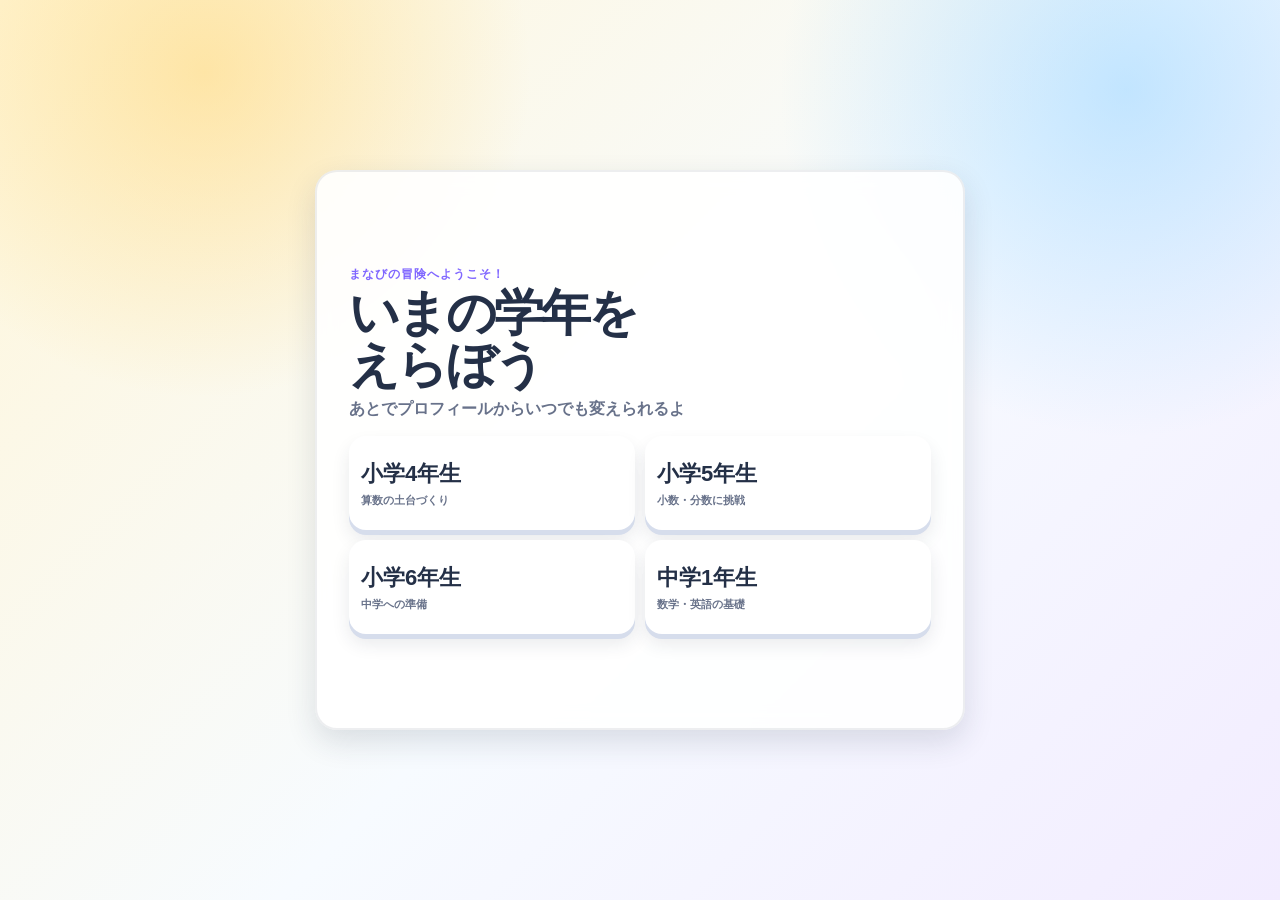
==== commit dd947b3c: "フッターつき" ====
--- a/index.html
+++ b/index.html
@@ -15,11 +15,9 @@
   <link rel="preload" href="assets/title-hero.png" as="image" />
   <link rel="preload" href="assets/chara01_kurage.png" as="image" />
   <link rel="preload" href="assets/chara02_fugu.png" as="image" />
-  <link rel="stylesheet" href="style.css?v=20260725-m3-home-01" />
+  <link rel="stylesheet" href="style.css?v=20260725-bottom-nav-01" />
 </head>
 <body>
-  <button class="sound-toggle" id="soundToggle" type="button" aria-label="効果音のオン・オフ">🔊</button>
-
   <main class="app">
     <div class="countdown" id="countdown" hidden>3</div>
 
@@ -27,7 +25,7 @@
       <div>
         <p class="eyebrow">まなびの冒険へようこそ！</p>
         <h1>いまの学年を<br />えらぼう</h1>
-        <p>あとでホームからいつでも変えられるよ</p>
+        <p>あとでプロフィールからいつでも変えられるよ</p>
       </div>
       <div class="grade-options" aria-label="学年選択">
         <button data-grade="g4" type="button"><b>小学4年生</b><span>算数の土台づくり</span></button>
@@ -37,26 +35,12 @@
       </div>
     </section>
 
-    <section class="panel title-screen" id="titleScreen">
-      <header class="home-hero">
-        <div class="home-copy">
-          <p class="eyebrow">毎日ちょっとずつ、強くなる</p>
-          <h1>まなびの冒険</h1>
-          <p>きょうは何をやってみる？</p>
-        </div>
-        <div class="character-stage" aria-label="キャラクター">
-          <button class="character-button character-left" type="button" aria-label="くらげのキャラクター">
-            <img src="assets/chara01_kurage.png" alt="" />
-          </button>
-          <button class="character-button character-right" type="button" aria-label="ふぐのキャラクター">
-            <img src="assets/chara02_fugu.png" alt="" />
-          </button>
-        </div>
+    <section class="panel title-screen learning-screen primary-screen" id="titleScreen">
+      <header class="screen-heading">
+        <p class="eyebrow">きょうも一歩ずつ</p>
+        <h1>学習</h1>
+        <p>取り組む教科をえらぼう</p>
       </header>
-      <section class="home-progress" aria-label="現在の学習状況">
-        <div class="xp-card" id="xpCard" aria-label="けいさんレベル"></div>
-        <div class="home-status" id="homeStatus" aria-label="学習の記録"></div>
-      </section>
       <div class="mission-card" id="missionCard"></div>
       <section class="learning-menu" aria-labelledby="learningMenuTitle">
         <div class="section-heading">
@@ -65,8 +49,11 @@
         </div>
         <div class="subject-grid">
           <button class="subject-card math" data-open-panel="math" type="button"><span aria-hidden="true">➗</span><b>算数・数学</b><small>学年にあわせて練習</small></button>
+          <button class="subject-card japanese" data-open-panel="japanese" type="button"><span aria-hidden="true">あ</span><b>国語</b><small>漢字・ことばの虫食い</small></button>
+          <button class="subject-card science" data-open-panel="science" type="button"><span aria-hidden="true">理</span><b>理科</b><small>自然のしくみを考える</small></button>
+          <button class="subject-card social" data-open-panel="social" type="button"><span aria-hidden="true">社</span><b>社会</b><small>地理・歴史・くらし</small></button>
+          <button class="subject-card english" data-open-panel="english" type="button"><span aria-hidden="true">ABC</span><b>英語</b><small>ことばをふやそう</small></button>
           <button class="subject-card hundred" data-open-panel="hundred" type="button"><span aria-hidden="true">100</span><b>100マス</b><small>すばやく正確に</small></button>
-          <button class="subject-card english" data-open-panel="english" type="button"><span aria-hidden="true">ABC</span><b>英語</b><small>ことばをふやそう</small></button>
           <button class="subject-card karuta" data-karuta-menu type="button"><span aria-hidden="true">札</span><b>百人一首</b><small>上の句で取り札</small></button>
         </div>
       </section>
@@ -121,10 +108,41 @@
           </div>
         </section>
       </div>
-      <div class="home-actions">
-        <button class="ranking-toggle" id="showRecords" type="button"><span aria-hidden="true">★</span>きろくを見る</button>
-        <button class="text-action" id="changeGrade" type="button"><span aria-hidden="true">↻</span>学年を変える</button>
-      </div>
+    </section>
+
+    <section class="panel profile-screen primary-screen" id="profileScreen" hidden>
+      <header class="home-hero profile-hero">
+        <div class="home-copy">
+          <p class="eyebrow" id="profileGradeLabel">小学4年生</p>
+          <h1>プロフィール</h1>
+          <p>これまでの成長を確認しよう</p>
+        </div>
+        <div class="character-stage" aria-label="キャラクター">
+          <button class="character-button character-left" type="button" aria-label="くらげのキャラクター">
+            <img src="assets/chara01_kurage.png" alt="" />
+          </button>
+          <button class="character-button character-right" type="button" aria-label="ふぐのキャラクター">
+            <img src="assets/chara02_fugu.png" alt="" />
+          </button>
+        </div>
+      </header>
+      <section class="home-progress" aria-label="現在の学習状況">
+        <div class="xp-card" id="xpCard" aria-label="けいさんレベル"></div>
+        <div class="home-status" id="homeStatus" aria-label="学習の記録"></div>
+      </section>
+      <section class="profile-settings" aria-labelledby="profileSettingsTitle">
+        <h2 id="profileSettingsTitle">設定</h2>
+        <div class="setting-row">
+          <span class="setting-icon sound-setting-icon" aria-hidden="true"></span>
+          <span class="setting-copy"><b>効果音</b><small id="soundStatus">オン</small></span>
+          <button class="sound-toggle" id="soundToggle" type="button" aria-label="効果音をオフにする" aria-pressed="true">🔊</button>
+        </div>
+        <button class="setting-row setting-button" id="changeGrade" type="button">
+          <span class="setting-icon grade-setting-icon" aria-hidden="true">学</span>
+          <span class="setting-copy"><b>学年</b><small id="profileGradeSetting">小学4年生</small></span>
+          <span class="setting-chevron" aria-hidden="true">›</span>
+        </button>
+      </section>
     </section>
 
     <section class="panel subject-select" id="mathSelect" hidden>
@@ -136,7 +154,7 @@
       <div class="subject-course-list" id="mathCourseList"></div>
       <div class="select-actions">
         <button class="secondary-btn" id="legacyCalcBtn" type="button">タイムアタック</button>
-        <button class="home-btn" data-panel-home type="button">ホームに戻る</button>
+        <button class="home-btn" data-panel-home type="button">学習に戻る</button>
       </div>
     </section>
 
@@ -147,7 +165,7 @@
         <p>マスをうめて、自分の記録に挑戦！</p>
       </div>
       <div class="subject-course-list compact-options" id="hundredCourseList"></div>
-      <button class="home-btn" data-panel-home type="button">ホームに戻る</button>
+      <button class="home-btn" data-panel-home type="button">学習に戻る</button>
     </section>
 
     <section class="panel subject-select" id="englishSelect" hidden>
@@ -157,12 +175,48 @@
         <p>新しいことば7問＋ふくしゅう3問</p>
       </div>
       <div class="subject-course-list compact-options" id="englishCourseList"></div>
-      <button class="home-btn" data-panel-home type="button">ホームに戻る</button>
+      <button class="home-btn" data-panel-home type="button">学習に戻る</button>
+    </section>
+
+    <section class="panel subject-select" id="japaneseSelect" hidden>
+      <div>
+        <p class="eyebrow" id="japaneseSelectGrade">小学4年生</p>
+        <h2>国語</h2>
+        <p>漢字の読みと、ことばの虫食い8問</p>
+      </div>
+      <div class="subject-course-list compact-options">
+        <button class="course-choice" data-knowledge-kind="japanese" type="button"><span>あ</span><b>ことば・漢字ミックス</b><small>文に合う答えをえらぼう</small></button>
+      </div>
+      <button class="home-btn" data-panel-home type="button">学習に戻る</button>
+    </section>
+
+    <section class="panel subject-select" id="scienceSelect" hidden>
+      <div>
+        <p class="eyebrow" id="scienceSelectGrade">小学4年生</p>
+        <h2>理科</h2>
+        <p>学年にあわせた自然と科学の8問</p>
+      </div>
+      <div class="subject-course-list compact-options">
+        <button class="course-choice" data-knowledge-kind="science" type="button"><span>理</span><b>理科まとめ</b><small>4つから答えをえらぼう</small></button>
+      </div>
+      <button class="home-btn" data-panel-home type="button">学習に戻る</button>
+    </section>
+
+    <section class="panel subject-select" id="socialSelect" hidden>
+      <div>
+        <p class="eyebrow" id="socialSelectGrade">小学4年生</p>
+        <h2>社会</h2>
+        <p>学年にあわせた地理・歴史・くらしの8問</p>
+      </div>
+      <div class="subject-course-list compact-options">
+        <button class="course-choice" data-knowledge-kind="social" type="button"><span>社</span><b>社会まとめ</b><small>4つから答えをえらぼう</small></button>
+      </div>
+      <button class="home-btn" data-panel-home type="button">学習に戻る</button>
     </section>
 
     <section class="panel study-mode" id="studyMode" aria-live="polite" hidden>
       <div class="study-topbar">
-        <button class="study-exit" id="studyExit" type="button">← ホーム</button>
+        <button class="study-exit" id="studyExit" type="button">← 学習</button>
         <div class="timer-chip" id="studyTimer">00:00</div>
       </div>
       <div class="study-stats">
@@ -184,7 +238,7 @@
       </div>
     </section>
 
-    <section class="panel records-screen" id="recordsScreen" hidden>
+    <section class="panel records-screen primary-screen" id="recordsScreen" hidden>
       <div>
         <p class="eyebrow">自分の成長を見よう</p>
         <h2>きろく</h2>
@@ -192,7 +246,6 @@
       <div class="records-summary" id="recordsSummary"></div>
       <div class="records-calendar" id="recordsCalendar" aria-label="学習カレンダー"></div>
       <div class="ranking" id="recordsRanking"></div>
-      <button class="home-btn" data-panel-home type="button">ホームに戻る</button>
     </section>
 
     <section class="panel karuta-select" id="karutaSelect" hidden>
@@ -210,7 +263,7 @@
           <span>全100首</span>
         </button>
       </div>
-      <button class="home-btn" id="karutaSelectHome" type="button">ホームに戻る</button>
+      <button class="home-btn" id="karutaSelectHome" type="button">学習に戻る</button>
     </section>
 
     <section class="panel ranking-screen" id="rankingScreen" hidden>
@@ -224,7 +277,7 @@
         </div>
         <div class="ranking-tabs" id="rankingTabs" aria-label="ランキングのコース選択"></div>
         <div class="ranking" id="titleRankingList"></div>
-        <button class="home-btn" id="rankingHome" type="button">ホームに戻る</button>
+        <button class="home-btn" id="rankingHome" type="button">学習に戻る</button>
       </div>
     </section>
 
@@ -296,7 +349,7 @@
       <div class="small-actions karuta-actions">
         <button id="karutaRestart" type="button">はじめから</button>
         <button id="karutaBackToSelect" type="button">枚数選択</button>
-        <button id="karutaHome" type="button">ホームに戻る</button>
+        <button id="karutaHome" type="button">学習に戻る</button>
       </div>
     </section>
 
@@ -308,11 +361,26 @@
       <div class="ranking" id="ranking"></div>
       <div class="result-actions">
         <button class="restart" id="retryBtn" type="button">もう1回</button>
-        <button class="home-btn" id="homeBtn" type="button">ホームに戻る</button>
+        <button class="home-btn" id="homeBtn" type="button">学習に戻る</button>
       </div>
     </section>
   </main>
 
-  <script src="script.js?v=20260725-m3-home-01"></script>
+  <nav class="bottom-nav" id="bottomNav" aria-label="メインメニュー" hidden>
+    <button data-primary-tab="records" type="button">
+      <span class="nav-indicator"><span class="nav-icon records-icon" aria-hidden="true"></span></span>
+      <span class="nav-label">記録</span>
+    </button>
+    <button data-primary-tab="profile" type="button">
+      <span class="nav-indicator"><span class="nav-icon profile-icon" aria-hidden="true"></span></span>
+      <span class="nav-label">プロフィール</span>
+    </button>
+    <button data-primary-tab="learning" type="button">
+      <span class="nav-indicator"><span class="nav-icon learning-icon" aria-hidden="true"></span></span>
+      <span class="nav-label">学習</span>
+    </button>
+  </nav>
+
+  <script src="script.js?v=20260725-bottom-nav-01"></script>
 </body>
 </html>
--- a/style.css
+++ b/style.css
@@ -2204,9 +2204,25 @@
     }
 
     .subject-card.math { background: #dbe6ff; }
+    .subject-card.japanese { background: var(--md-sys-color-tertiary-container); }
+    .subject-card.science { background: #cde7ff; }
+    .subject-card.social { background: #d9e7cb; }
     .subject-card.hundred { background: #ffdea8; }
     .subject-card.english { background: #ccebd8; }
     .subject-card.karuta { background: var(--md-sys-color-primary-container); }
+
+    .study-question.knowledge-question {
+      max-width: 30ch;
+      font-size: clamp(20px, 6.4vw, 34px);
+      line-height: 1.35;
+      text-wrap: balance;
+    }
+
+    @media (max-width: 759px) {
+      .subject-card.karuta {
+        grid-column: 1 / -1;
+      }
+    }
 
     .home-actions {
       gap: 8px;
@@ -2282,6 +2298,10 @@
       .subject-card {
         min-height: 116px;
       }
+
+      .subject-card.karuta {
+        grid-column: auto;
+      }
     }
 
     @media (max-width: 430px) {
@@ -2420,3 +2440,375 @@
         transition-duration: .01ms;
       }
     }
+
+    /* ---------- Material Design 3: 3画面ナビゲーション ---------- */
+    .app.primary-nav-mode {
+      padding-bottom: calc(76px + env(safe-area-inset-bottom));
+    }
+
+    .primary-screen {
+      min-height: 0;
+      overflow: auto;
+      scrollbar-width: thin;
+      scrollbar-color: var(--md-sys-color-outline-variant) transparent;
+    }
+
+    .learning-screen {
+      align-content: start;
+    }
+
+    .screen-heading {
+      padding: 6px 4px 2px;
+    }
+
+    .screen-heading .eyebrow {
+      margin-bottom: 7px;
+      color: var(--md-sys-color-primary);
+      font-size: 11px;
+      font-weight: 800;
+      letter-spacing: .06em;
+    }
+
+    .title-screen .screen-heading h1 {
+      margin: 0;
+      color: var(--md-sys-color-on-surface);
+      font-size: clamp(32px, 9vw, 44px);
+      font-weight: 800;
+      line-height: 1.05;
+      letter-spacing: -.04em;
+    }
+
+    .title-screen .screen-heading > p:last-child {
+      margin: 6px 0 0;
+      color: var(--md-sys-color-on-surface-variant);
+      font-size: 13px;
+      font-weight: 600;
+    }
+
+    .profile-screen {
+      padding: clamp(14px, 4vw, 24px);
+      display: grid;
+      align-content: start;
+      gap: 12px;
+      color: var(--md-sys-color-on-surface);
+      background: rgba(254, 247, 255, .96);
+      border: 1px solid var(--md-sys-color-outline-variant);
+      border-radius: var(--md-sys-shape-corner-extra-large);
+      box-shadow: var(--md-sys-elevation-2);
+    }
+
+    .profile-screen .home-copy .eyebrow {
+      margin: 0 0 7px;
+      color: var(--md-sys-color-primary);
+      font-size: 11px;
+      font-weight: 800;
+      letter-spacing: .06em;
+    }
+
+    .profile-screen .home-copy h1 {
+      margin: 0;
+      color: var(--md-sys-color-on-primary-container);
+      font-size: clamp(28px, 8vw, 42px);
+      font-weight: 800;
+      line-height: 1.05;
+      letter-spacing: -.045em;
+    }
+
+    .profile-screen .home-copy > p:last-child {
+      margin: 7px 0 0;
+      color: var(--md-sys-color-on-surface-variant);
+      font-size: 13px;
+      font-weight: 700;
+    }
+
+    .profile-screen .home-status {
+      display: grid;
+    }
+
+    .profile-settings {
+      display: grid;
+      gap: 8px;
+    }
+
+    .profile-settings h2 {
+      margin: 4px 4px 0;
+      color: var(--md-sys-color-on-surface);
+      font-size: 16px;
+      font-weight: 800;
+    }
+
+    .setting-row {
+      min-height: 72px;
+      padding: 10px 14px;
+      display: grid;
+      grid-template-columns: 40px minmax(0, 1fr) auto;
+      align-items: center;
+      gap: 12px;
+      border-radius: var(--md-sys-shape-corner-large);
+      color: var(--md-sys-color-on-surface);
+      background: var(--md-sys-color-surface-container);
+    }
+
+    .setting-icon {
+      display: grid;
+      place-items: center;
+      width: 40px;
+      height: 40px;
+      border-radius: 12px;
+      color: var(--md-sys-color-on-primary-container);
+      background: var(--md-sys-color-primary-container);
+      font-size: 17px;
+      font-weight: 900;
+    }
+
+    .sound-setting-icon::before {
+      content: "♪";
+      font-size: 23px;
+      line-height: 1;
+    }
+
+    .setting-copy {
+      min-width: 0;
+      display: grid;
+      gap: 3px;
+      text-align: left;
+    }
+
+    .setting-copy b {
+      font-size: 14px;
+      font-weight: 800;
+    }
+
+    .setting-copy small {
+      overflow: hidden;
+      color: var(--md-sys-color-on-surface-variant);
+      font-size: 11px;
+      font-weight: 600;
+      text-overflow: ellipsis;
+      white-space: nowrap;
+    }
+
+    .profile-screen .sound-toggle {
+      position: static;
+      inset: auto;
+      z-index: auto;
+      width: 48px;
+      height: 48px;
+      border: 0;
+      border-radius: 999px;
+      color: var(--md-sys-color-primary);
+      background: var(--md-sys-color-primary-container);
+      box-shadow: none;
+      font-size: 20px;
+    }
+
+    .profile-screen .sound-toggle.off {
+      opacity: 1;
+      color: var(--md-sys-color-on-surface-variant);
+      background: var(--md-sys-color-surface-container-highest);
+    }
+
+    .setting-button {
+      width: 100%;
+      border: 0;
+      font: inherit;
+      cursor: pointer;
+      text-align: left;
+      transition: background-color .2s ease;
+    }
+
+    .setting-button:hover {
+      background: var(--md-sys-color-surface-container-high);
+    }
+
+    .setting-button:active {
+      background: var(--md-sys-color-surface-container-highest);
+    }
+
+    .setting-button:focus-visible,
+    .profile-screen .sound-toggle:focus-visible {
+      outline: 3px solid var(--md-sys-color-primary);
+      outline-offset: 2px;
+    }
+
+    .setting-chevron {
+      color: var(--md-sys-color-on-surface-variant);
+      font-size: 28px;
+      font-weight: 400;
+      line-height: 1;
+    }
+
+    .records-screen {
+      padding: clamp(18px, 5vw, 28px);
+      align-content: start;
+      color: var(--md-sys-color-on-surface);
+      background: rgba(254, 247, 255, .96);
+      border: 1px solid var(--md-sys-color-outline-variant);
+      border-radius: var(--md-sys-shape-corner-extra-large);
+      box-shadow: var(--md-sys-elevation-2);
+    }
+
+    .bottom-nav {
+      position: fixed;
+      left: 50%;
+      bottom: 0;
+      z-index: 40;
+      width: min(820px, 100%);
+      min-height: calc(76px + env(safe-area-inset-bottom));
+      padding: 8px 8px max(8px, env(safe-area-inset-bottom));
+      display: grid;
+      grid-template-columns: repeat(3, minmax(0, 1fr));
+      transform: translateX(-50%);
+      border: 1px solid var(--md-sys-color-outline-variant);
+      border-bottom: 0;
+      border-radius: 24px 24px 0 0;
+      background: rgba(243, 237, 247, .98);
+      box-shadow: 0 -2px 12px rgba(29, 27, 32, .12);
+      backdrop-filter: blur(18px);
+    }
+
+    .bottom-nav button {
+      min-width: 0;
+      min-height: 60px;
+      padding: 3px 4px;
+      display: grid;
+      grid-template-rows: 32px auto;
+      justify-items: center;
+      align-content: center;
+      gap: 3px;
+      border: 0;
+      border-radius: 16px;
+      color: var(--md-sys-color-on-surface-variant);
+      background: transparent;
+      font: inherit;
+      cursor: pointer;
+      -webkit-tap-highlight-color: transparent;
+    }
+
+    .nav-indicator {
+      width: 64px;
+      height: 32px;
+      display: grid;
+      place-items: center;
+      border-radius: 999px;
+      transition: background-color .2s ease, color .2s ease;
+    }
+
+    .bottom-nav button.active {
+      color: var(--md-sys-color-on-surface);
+    }
+
+    .bottom-nav button.active .nav-indicator {
+      color: var(--md-sys-color-on-primary-container);
+      background: var(--md-sys-color-primary-container);
+    }
+
+    .bottom-nav button:hover:not(.active) .nav-indicator {
+      background: rgba(73, 69, 79, .08);
+    }
+
+    .bottom-nav button:active .nav-indicator {
+      background: rgba(101, 85, 143, .2);
+    }
+
+    .bottom-nav button:focus-visible {
+      outline: 3px solid var(--md-sys-color-primary);
+      outline-offset: -2px;
+    }
+
+    .nav-label {
+      overflow: hidden;
+      max-width: 100%;
+      font-size: 11px;
+      font-weight: 700;
+      line-height: 1.2;
+      text-overflow: ellipsis;
+      white-space: nowrap;
+    }
+
+    .nav-icon {
+      position: relative;
+      display: block;
+      width: 24px;
+      height: 24px;
+      color: currentColor;
+    }
+
+    .records-icon {
+      background:
+        linear-gradient(currentColor 0 0) left 2px bottom 3px / 4px 8px no-repeat,
+        linear-gradient(currentColor 0 0) center bottom 3px / 4px 15px no-repeat,
+        linear-gradient(currentColor 0 0) right 2px bottom 3px / 4px 11px no-repeat;
+    }
+
+    .records-icon::after {
+      content: "";
+      position: absolute;
+      inset: auto 1px 1px;
+      height: 2px;
+      border-radius: 2px;
+      background: currentColor;
+    }
+
+    .profile-icon::before {
+      content: "";
+      position: absolute;
+      top: 2px;
+      left: 8px;
+      width: 8px;
+      height: 8px;
+      border-radius: 50%;
+      background: currentColor;
+    }
+
+    .profile-icon::after {
+      content: "";
+      position: absolute;
+      bottom: 2px;
+      left: 3px;
+      width: 18px;
+      height: 10px;
+      border-radius: 10px 10px 5px 5px;
+      background: currentColor;
+    }
+
+    .learning-icon::before,
+    .learning-icon::after {
+      content: "";
+      position: absolute;
+      top: 3px;
+      width: 10px;
+      height: 17px;
+      border: 2px solid currentColor;
+      background: transparent;
+    }
+
+    .learning-icon::before {
+      left: 1px;
+      border-radius: 5px 1px 1px 3px;
+      border-right-width: 1px;
+    }
+
+    .learning-icon::after {
+      right: 1px;
+      border-radius: 1px 5px 3px 1px;
+      border-left-width: 1px;
+    }
+
+    @media (min-width: 760px) {
+      .profile-screen,
+      .records-screen {
+        width: min(820px, 100%);
+        justify-self: center;
+      }
+    }
+
+    @media (max-width: 430px) {
+      .bottom-nav {
+        border-radius: 20px 20px 0 0;
+      }
+
+      .nav-label {
+        font-size: 10px;
+      }
+    }
